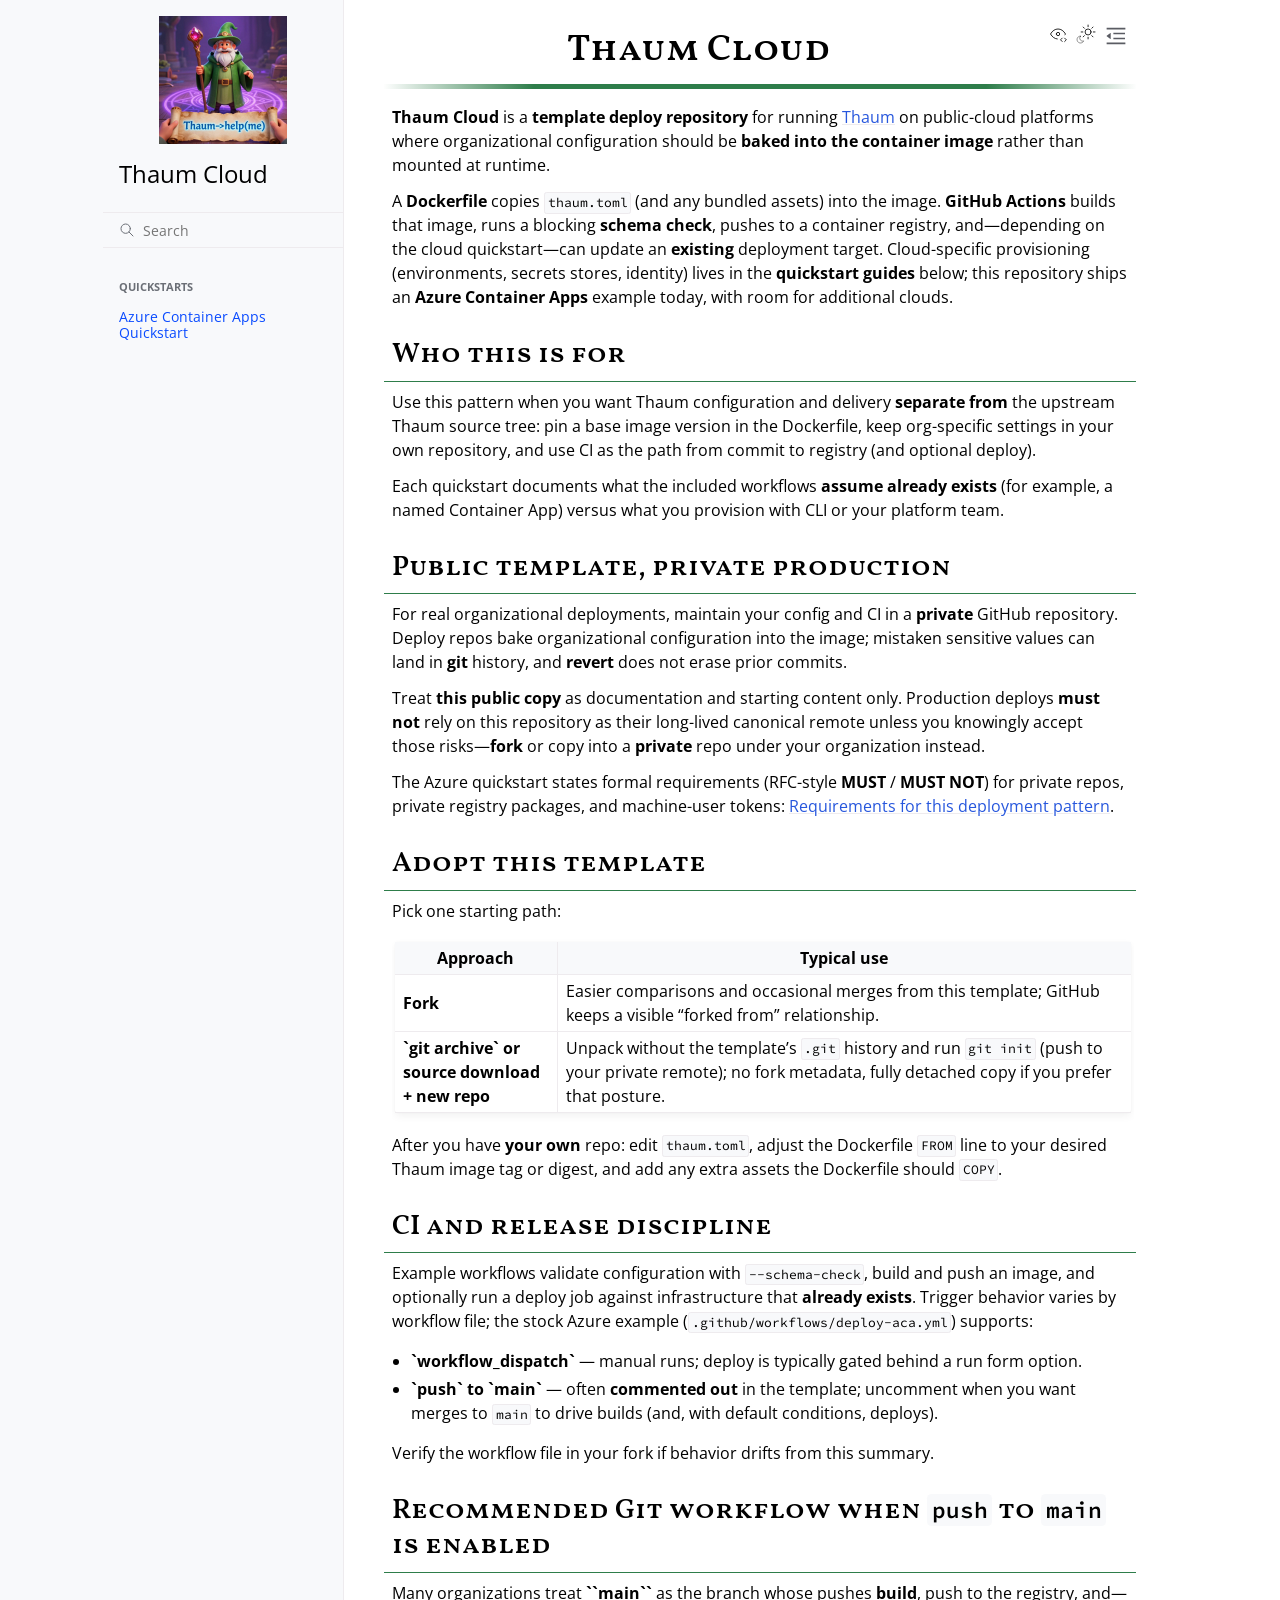
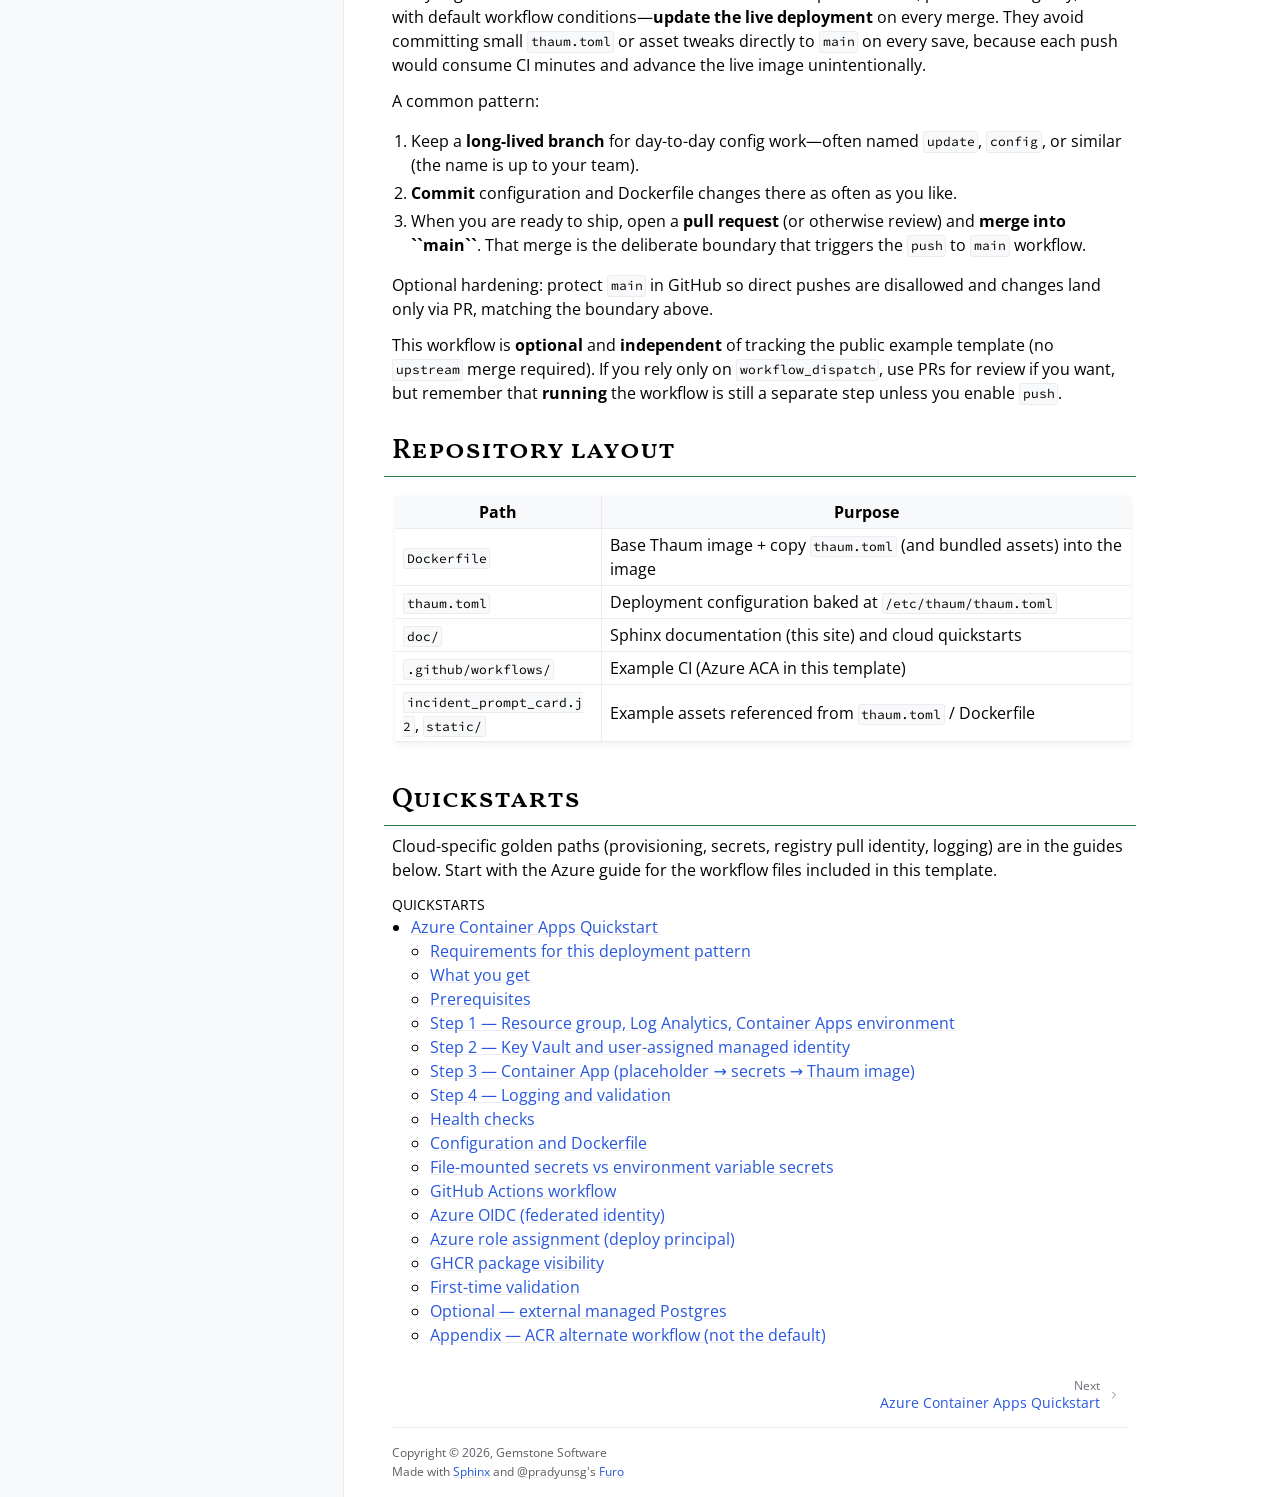
==== index.html @ f710d75b "deploy: d8eaf2d163baf70433aeb85fc1386f8c0fd00a55" ====
<!doctype html>
<html class="no-js" lang="en" data-content_root="./">
  <head><meta charset="utf-8">
    <meta name="viewport" content="width=device-width,initial-scale=1">
    <meta name="color-scheme" content="light dark"><meta name="viewport" content="width=device-width, initial-scale=1" />
<link rel="index" title="Index" href="genindex.html"><link rel="search" title="Search" href="search.html"><link rel="next" title="Azure Container Apps Quickstart" href="quickstart/azure/quickstart_aca.html">
        <link rel="prefetch" href="_static/Thaum_wizard_cgi.jpg" as="image">
        <link rel="prefetch" href="_static/Thaum_wizard_cgi.jpg" as="image">

    <!-- Generated with Sphinx 8.2.3 and Furo 2025.12.19 -->
        <title>Thaum Cloud</title>
      <link rel="stylesheet" type="text/css" href="_static/pygments.css?v=03e43079" />
    <link rel="stylesheet" type="text/css" href="_static/styles/furo.css?v=7bdb33bb" />
    <link rel="stylesheet" type="text/css" href="_static/sphinx-design.min.css?v=95c83b7e" />
    <link rel="stylesheet" type="text/css" href="_static/custom.css?v=be44a381" />
    <link rel="stylesheet" type="text/css" href="_static/styles/furo-extensions.css?v=8dab3a3b" />
    
    


<style>
  body {
    --color-code-background: #eeffcc;
  --color-code-foreground: black;
  --font-stack: "Open Sans", ui-sans-serif, system-ui, sans-serif;
  --font-stack--monospace: "Source Code Pro", ui-monospace, monospace;
  --color-thaum-heading-border: #2e7d4a;
  
  }
  @media not print {
    body[data-theme="dark"] {
      --color-code-background: #202020;
  --color-code-foreground: #d0d0d0;
  --font-stack: "Open Sans", ui-sans-serif, system-ui, sans-serif;
  --font-stack--monospace: "Source Code Pro", ui-monospace, monospace;
  --color-thaum-heading-border: #5cb87a;
  
    }
    @media (prefers-color-scheme: dark) {
      body:not([data-theme="light"]) {
        --color-code-background: #202020;
  --color-code-foreground: #d0d0d0;
  --font-stack: "Open Sans", ui-sans-serif, system-ui, sans-serif;
  --font-stack--monospace: "Source Code Pro", ui-monospace, monospace;
  --color-thaum-heading-border: #5cb87a;
  
      }
    }
  }
</style></head>
  <body>
    
    <script>
      document.body.dataset.theme = localStorage.getItem("theme") || "auto";
    </script>
    

<svg xmlns="http://www.w3.org/2000/svg" style="display: none;">
  <symbol id="svg-toc" viewBox="0 0 24 24">
    <title>Contents</title>
    <svg stroke="currentColor" fill="currentColor" stroke-width="0" viewBox="0 0 1024 1024">
      <path d="M408 442h480c4.4 0 8-3.6 8-8v-56c0-4.4-3.6-8-8-8H408c-4.4 0-8 3.6-8 8v56c0 4.4 3.6 8 8 8zm-8 204c0 4.4 3.6 8 8 8h480c4.4 0 8-3.6 8-8v-56c0-4.4-3.6-8-8-8H408c-4.4 0-8 3.6-8 8v56zm504-486H120c-4.4 0-8 3.6-8 8v56c0 4.4 3.6 8 8 8h784c4.4 0 8-3.6 8-8v-56c0-4.4-3.6-8-8-8zm0 632H120c-4.4 0-8 3.6-8 8v56c0 4.4 3.6 8 8 8h784c4.4 0 8-3.6 8-8v-56c0-4.4-3.6-8-8-8zM115.4 518.9L271.7 642c5.8 4.6 14.4.5 14.4-6.9V388.9c0-7.4-8.5-11.5-14.4-6.9L115.4 505.1a8.74 8.74 0 0 0 0 13.8z"/>
    </svg>
  </symbol>
  <symbol id="svg-menu" viewBox="0 0 24 24">
    <title>Menu</title>
    <svg xmlns="http://www.w3.org/2000/svg" viewBox="0 0 24 24" fill="none" stroke="currentColor"
      stroke-width="2" stroke-linecap="round" stroke-linejoin="round" class="feather-menu">
      <line x1="3" y1="12" x2="21" y2="12"></line>
      <line x1="3" y1="6" x2="21" y2="6"></line>
      <line x1="3" y1="18" x2="21" y2="18"></line>
    </svg>
  </symbol>
  <symbol id="svg-arrow-right" viewBox="0 0 24 24">
    <title>Expand</title>
    <svg xmlns="http://www.w3.org/2000/svg" viewBox="0 0 24 24" fill="none" stroke="currentColor"
      stroke-width="2" stroke-linecap="round" stroke-linejoin="round" class="feather-chevron-right">
      <polyline points="9 18 15 12 9 6"></polyline>
    </svg>
  </symbol>
  <symbol id="svg-sun" viewBox="0 0 24 24">
    <title>Light mode</title>
    <svg xmlns="http://www.w3.org/2000/svg" viewBox="0 0 24 24" fill="none" stroke="currentColor"
      stroke-width="1" stroke-linecap="round" stroke-linejoin="round" class="feather-sun">
      <circle cx="12" cy="12" r="5"></circle>
      <line x1="12" y1="1" x2="12" y2="3"></line>
      <line x1="12" y1="21" x2="12" y2="23"></line>
      <line x1="4.22" y1="4.22" x2="5.64" y2="5.64"></line>
      <line x1="18.36" y1="18.36" x2="19.78" y2="19.78"></line>
      <line x1="1" y1="12" x2="3" y2="12"></line>
      <line x1="21" y1="12" x2="23" y2="12"></line>
      <line x1="4.22" y1="19.78" x2="5.64" y2="18.36"></line>
      <line x1="18.36" y1="5.64" x2="19.78" y2="4.22"></line>
    </svg>
  </symbol>
  <symbol id="svg-moon" viewBox="0 0 24 24">
    <title>Dark mode</title>
    <svg xmlns="http://www.w3.org/2000/svg" viewBox="0 0 24 24" fill="none" stroke="currentColor"
      stroke-width="1" stroke-linecap="round" stroke-linejoin="round" class="icon-tabler-moon">
      <path stroke="none" d="M0 0h24v24H0z" fill="none" />
      <path d="M12 3c.132 0 .263 0 .393 0a7.5 7.5 0 0 0 7.92 12.446a9 9 0 1 1 -8.313 -12.454z" />
    </svg>
  </symbol>
  <symbol id="svg-sun-with-moon" viewBox="0 0 24 24">
    <title>Auto light/dark, in light mode</title>
    <svg xmlns="http://www.w3.org/2000/svg" viewBox="0 0 24 24" fill="none" stroke="currentColor"
      stroke-width="1" stroke-linecap="round" stroke-linejoin="round"
      class="icon-custom-derived-from-feather-sun-and-tabler-moon">
      <path style="opacity: 50%" d="M 5.411 14.504 C 5.471 14.504 5.532 14.504 5.591 14.504 C 3.639 16.319 4.383 19.569 6.931 20.352 C 7.693 20.586 8.512 20.551 9.25 20.252 C 8.023 23.207 4.056 23.725 2.11 21.184 C 0.166 18.642 1.702 14.949 4.874 14.536 C 5.051 14.512 5.231 14.5 5.411 14.5 L 5.411 14.504 Z"/>
      <line x1="14.5" y1="3.25" x2="14.5" y2="1.25"/>
      <line x1="14.5" y1="15.85" x2="14.5" y2="17.85"/>
      <line x1="10.044" y1="5.094" x2="8.63" y2="3.68"/>
      <line x1="19" y1="14.05" x2="20.414" y2="15.464"/>
      <line x1="8.2" y1="9.55" x2="6.2" y2="9.55"/>
      <line x1="20.8" y1="9.55" x2="22.8" y2="9.55"/>
      <line x1="10.044" y1="14.006" x2="8.63" y2="15.42"/>
      <line x1="19" y1="5.05" x2="20.414" y2="3.636"/>
      <circle cx="14.5" cy="9.55" r="3.6"/>
    </svg>
  </symbol>
  <symbol id="svg-moon-with-sun" viewBox="0 0 24 24">
    <title>Auto light/dark, in dark mode</title>
    <svg xmlns="http://www.w3.org/2000/svg" viewBox="0 0 24 24" fill="none" stroke="currentColor"
      stroke-width="1" stroke-linecap="round" stroke-linejoin="round"
      class="icon-custom-derived-from-feather-sun-and-tabler-moon">
      <path d="M 8.282 7.007 C 8.385 7.007 8.494 7.007 8.595 7.007 C 5.18 10.184 6.481 15.869 10.942 17.24 C 12.275 17.648 13.706 17.589 15 17.066 C 12.851 22.236 5.91 23.143 2.505 18.696 C -0.897 14.249 1.791 7.786 7.342 7.063 C 7.652 7.021 7.965 7 8.282 7 L 8.282 7.007 Z"/>
      <line style="opacity: 50%" x1="18" y1="3.705" x2="18" y2="2.5"/>
      <line style="opacity: 50%" x1="18" y1="11.295" x2="18" y2="12.5"/>
      <line style="opacity: 50%" x1="15.316" y1="4.816" x2="14.464" y2="3.964"/>
      <line style="opacity: 50%" x1="20.711" y1="10.212" x2="21.563" y2="11.063"/>
      <line style="opacity: 50%" x1="14.205" y1="7.5" x2="13.001" y2="7.5"/>
      <line style="opacity: 50%" x1="21.795" y1="7.5" x2="23" y2="7.5"/>
      <line style="opacity: 50%" x1="15.316" y1="10.184" x2="14.464" y2="11.036"/>
      <line style="opacity: 50%" x1="20.711" y1="4.789" x2="21.563" y2="3.937"/>
      <circle style="opacity: 50%" cx="18" cy="7.5" r="2.169"/>
    </svg>
  </symbol>
  <symbol id="svg-pencil" viewBox="0 0 24 24">
    <svg xmlns="http://www.w3.org/2000/svg" viewBox="0 0 24 24" fill="none" stroke="currentColor"
      stroke-width="1" stroke-linecap="round" stroke-linejoin="round" class="icon-tabler-pencil-code">
      <path d="M4 20h4l10.5 -10.5a2.828 2.828 0 1 0 -4 -4l-10.5 10.5v4" />
      <path d="M13.5 6.5l4 4" />
      <path d="M20 21l2 -2l-2 -2" />
      <path d="M17 17l-2 2l2 2" />
    </svg>
  </symbol>
  <symbol id="svg-eye" viewBox="0 0 24 24">
    <svg xmlns="http://www.w3.org/2000/svg" viewBox="0 0 24 24" fill="none" stroke="currentColor"
      stroke-width="1" stroke-linecap="round" stroke-linejoin="round" class="icon-tabler-eye-code">
      <path stroke="none" d="M0 0h24v24H0z" fill="none" />
      <path d="M10 12a2 2 0 1 0 4 0a2 2 0 0 0 -4 0" />
      <path
        d="M11.11 17.958c-3.209 -.307 -5.91 -2.293 -8.11 -5.958c2.4 -4 5.4 -6 9 -6c3.6 0 6.6 2 9 6c-.21 .352 -.427 .688 -.647 1.008" />
      <path d="M20 21l2 -2l-2 -2" />
      <path d="M17 17l-2 2l2 2" />
    </svg>
  </symbol>
</svg>

<input type="checkbox" class="sidebar-toggle" name="__navigation" id="__navigation" aria-label="Toggle site navigation sidebar">
<input type="checkbox" class="sidebar-toggle" name="__toc" id="__toc" aria-label="Toggle table of contents sidebar">
<label class="overlay sidebar-overlay" for="__navigation"></label>
<label class="overlay toc-overlay" for="__toc"></label>

<a class="skip-to-content muted-link" href="#furo-main-content">Skip to content</a>



<div class="page">
  <header class="mobile-header">
    <div class="header-left">
      <label class="nav-overlay-icon" for="__navigation">
        <span class="icon"><svg><use href="#svg-menu"></use></svg></span>
      </label>
    </div>
    <div class="header-center">
      <a href="#"><div class="brand">Thaum Cloud</div></a>
    </div>
    <div class="header-right">
      <div class="theme-toggle-container theme-toggle-header">
        <button class="theme-toggle" aria-label="Toggle Light / Dark / Auto color theme">
          <svg class="theme-icon-when-auto-light"><use href="#svg-sun-with-moon"></use></svg>
          <svg class="theme-icon-when-auto-dark"><use href="#svg-moon-with-sun"></use></svg>
          <svg class="theme-icon-when-dark"><use href="#svg-moon"></use></svg>
          <svg class="theme-icon-when-light"><use href="#svg-sun"></use></svg>
        </button>
      </div>
      <label class="toc-overlay-icon toc-header-icon" for="__toc">
        <span class="icon"><svg><use href="#svg-toc"></use></svg></span>
      </label>
    </div>
  </header>
  <aside class="sidebar-drawer">
    <div class="sidebar-container">
      
      <div class="sidebar-sticky"><a class="sidebar-brand" href="#">
  <div class="sidebar-logo-container">
    <img class="sidebar-logo only-light" src="_static/Thaum_wizard_cgi.jpg" alt="Light Logo"/>
    <img class="sidebar-logo only-dark" src="_static/Thaum_wizard_cgi.jpg" alt="Dark Logo"/>
  </div>
  
  <span class="sidebar-brand-text">Thaum Cloud</span>
  
</a><form class="sidebar-search-container" method="get" action="search.html" role="search">
  <input class="sidebar-search" placeholder="Search" name="q" aria-label="Search">
  <input type="hidden" name="check_keywords" value="yes">
  <input type="hidden" name="area" value="default">
</form>
<div id="searchbox"></div><div class="sidebar-scroll"><div class="sidebar-tree">
  <p class="caption" role="heading"><span class="caption-text">Quickstarts</span></p>
<ul>
<li class="toctree-l1"><a class="reference internal" href="quickstart/azure/quickstart_aca.html">Azure Container Apps Quickstart</a></li>
</ul>

</div>
</div>

      </div>
      
    </div>
  </aside>
  <div class="main">
    <div class="content">
      <div class="article-container">
        <a href="#" class="back-to-top muted-link">
          <svg xmlns="http://www.w3.org/2000/svg" viewBox="0 0 24 24">
            <path d="M13 20h-2V8l-5.5 5.5-1.42-1.42L12 4.16l7.92 7.92-1.42 1.42L13 8v12z"></path>
          </svg>
          <span>Back to top</span>
        </a>
        <div class="content-icon-container">
          <div class="view-this-page">
  <a class="muted-link" href="_sources/index.rst.txt" title="View this page">
    <svg><use href="#svg-eye"></use></svg>
    <span class="visually-hidden">View this page</span>
  </a>
</div>
<div class="theme-toggle-container theme-toggle-content">
            <button class="theme-toggle" aria-label="Toggle Light / Dark / Auto color theme">
              <svg class="theme-icon-when-auto-light"><use href="#svg-sun-with-moon"></use></svg>
              <svg class="theme-icon-when-auto-dark"><use href="#svg-moon-with-sun"></use></svg>
              <svg class="theme-icon-when-dark"><use href="#svg-moon"></use></svg>
              <svg class="theme-icon-when-light"><use href="#svg-sun"></use></svg>
            </button>
          </div>
          <label class="toc-overlay-icon toc-content-icon" for="__toc">
            <span class="icon"><svg><use href="#svg-toc"></use></svg></span>
          </label>
        </div>
        <article role="main" id="furo-main-content">
          <section id="thaum-cloud">
<h1>Thaum Cloud<a class="headerlink" href="#thaum-cloud" title="Link to this heading">¶</a></h1>
<p><strong>Thaum Cloud</strong> is a <strong>template deploy repository</strong> for running <a class="reference external" href="https://github.com/gemstone-software-dev/Thaum">Thaum</a> on public-cloud platforms where organizational configuration should be <strong>baked into the container image</strong> rather than mounted at runtime.</p>
<p>A <strong>Dockerfile</strong> copies <code class="docutils literal notranslate"><span class="pre">thaum.toml</span></code> (and any bundled assets) into the image. <strong>GitHub Actions</strong> builds that image, runs a blocking <strong>schema check</strong>, pushes to a container registry, and—depending on the cloud quickstart—can update an <strong>existing</strong> deployment target. Cloud-specific provisioning (environments, secrets stores, identity) lives in the <strong>quickstart guides</strong> below; this repository ships an <strong>Azure Container Apps</strong> example today, with room for additional clouds.</p>
<section id="who-this-is-for">
<h2>Who this is for<a class="headerlink" href="#who-this-is-for" title="Link to this heading">¶</a></h2>
<p>Use this pattern when you want Thaum configuration and delivery <strong>separate from</strong> the upstream Thaum source tree: pin a base image version in the Dockerfile, keep org-specific settings in your own repository, and use CI as the path from commit to registry (and optional deploy).</p>
<p>Each quickstart documents what the included workflows <strong>assume already exists</strong> (for example, a named Container App) versus what you provision with CLI or your platform team.</p>
</section>
<section id="public-template-private-production">
<h2>Public template, private production<a class="headerlink" href="#public-template-private-production" title="Link to this heading">¶</a></h2>
<p>For real organizational deployments, maintain your config and CI in a <strong>private</strong> GitHub repository. Deploy repos bake organizational configuration into the image; mistaken sensitive values can land in <strong>git</strong> history, and <strong>revert</strong> does not erase prior commits.</p>
<p>Treat <strong>this public copy</strong> as documentation and starting content only. Production deploys <strong>must not</strong> rely on this repository as their long-lived canonical remote unless you knowingly accept those risks—<strong>fork</strong> or copy into a <strong>private</strong> repo under your organization instead.</p>
<p>The Azure quickstart states formal requirements (RFC-style <strong>MUST</strong> / <strong>MUST NOT</strong>) for private repos, private registry packages, and machine-user tokens: <a class="reference internal" href="quickstart/azure/quickstart_aca.html#azure-aca-requirements"><span class="std std-ref">Requirements for this deployment pattern</span></a>.</p>
</section>
<section id="adopt-this-template">
<h2>Adopt this template<a class="headerlink" href="#adopt-this-template" title="Link to this heading">¶</a></h2>
<p>Pick one starting path:</p>
<div class="table-wrapper colwidths-given docutils container">
<table class="docutils align-default">
<colgroup>
<col style="width: 22.0%" />
<col style="width: 78.0%" />
</colgroup>
<thead>
<tr class="row-odd"><th class="head"><p>Approach</p></th>
<th class="head"><p>Typical use</p></th>
</tr>
</thead>
<tbody>
<tr class="row-even"><td><p><strong>Fork</strong></p></td>
<td><p>Easier comparisons and occasional merges from this template; GitHub keeps a visible “forked from” relationship.</p></td>
</tr>
<tr class="row-odd"><td><p><strong>`git archive` or source download + new repo</strong></p></td>
<td><p>Unpack without the template’s <code class="docutils literal notranslate"><span class="pre">.git</span></code> history and run <code class="docutils literal notranslate"><span class="pre">git</span> <span class="pre">init</span></code> (push to your private remote); no fork metadata, fully detached copy if you prefer that posture.</p></td>
</tr>
</tbody>
</table>
</div>
<p>After you have <strong>your own</strong> repo: edit <code class="docutils literal notranslate"><span class="pre">thaum.toml</span></code>, adjust the Dockerfile <code class="docutils literal notranslate"><span class="pre">FROM</span></code> line to your desired Thaum image tag or digest, and add any extra assets the Dockerfile should <code class="docutils literal notranslate"><span class="pre">COPY</span></code>.</p>
</section>
<section id="ci-and-release-discipline">
<h2>CI and release discipline<a class="headerlink" href="#ci-and-release-discipline" title="Link to this heading">¶</a></h2>
<p>Example workflows validate configuration with <code class="docutils literal notranslate"><span class="pre">--schema-check</span></code>, build and push an image, and optionally run a deploy job against infrastructure that <strong>already exists</strong>. Trigger behavior varies by workflow file; the stock Azure example (<code class="docutils literal notranslate"><span class="pre">.github/workflows/deploy-aca.yml</span></code>) supports:</p>
<ul class="simple">
<li><p><strong>`workflow_dispatch`</strong> — manual runs; deploy is typically gated behind a run form option.</p></li>
<li><p><strong>`push` to `main`</strong> — often <strong>commented out</strong> in the template; uncomment when you want merges to <code class="docutils literal notranslate"><span class="pre">main</span></code> to drive builds (and, with default conditions, deploys).</p></li>
</ul>
<p>Verify the workflow file in your fork if behavior drifts from this summary.</p>
</section>
<section id="recommended-git-workflow-when-push-to-main-is-enabled">
<h2>Recommended Git workflow when <code class="docutils literal notranslate"><span class="pre">push</span></code> to <code class="docutils literal notranslate"><span class="pre">main</span></code> is enabled<a class="headerlink" href="#recommended-git-workflow-when-push-to-main-is-enabled" title="Link to this heading">¶</a></h2>
<p>Many organizations treat <strong>``main``</strong> as the branch whose pushes <strong>build</strong>, push to the registry, and—with default workflow conditions—<strong>update the live deployment</strong> on every merge. They avoid committing small <code class="docutils literal notranslate"><span class="pre">thaum.toml</span></code> or asset tweaks directly to <code class="docutils literal notranslate"><span class="pre">main</span></code> on every save, because each push would consume CI minutes and advance the live image unintentionally.</p>
<p>A common pattern:</p>
<ol class="arabic simple">
<li><p>Keep a <strong>long-lived branch</strong> for day-to-day config work—often named <code class="docutils literal notranslate"><span class="pre">update</span></code>, <code class="docutils literal notranslate"><span class="pre">config</span></code>, or similar (the name is up to your team).</p></li>
<li><p><strong>Commit</strong> configuration and Dockerfile changes there as often as you like.</p></li>
<li><p>When you are ready to ship, open a <strong>pull request</strong> (or otherwise review) and <strong>merge into ``main``</strong>. That merge is the deliberate boundary that triggers the <code class="docutils literal notranslate"><span class="pre">push</span></code> to <code class="docutils literal notranslate"><span class="pre">main</span></code> workflow.</p></li>
</ol>
<p>Optional hardening: protect <code class="docutils literal notranslate"><span class="pre">main</span></code> in GitHub so direct pushes are disallowed and changes land only via PR, matching the boundary above.</p>
<p>This workflow is <strong>optional</strong> and <strong>independent</strong> of tracking the public example template (no <code class="docutils literal notranslate"><span class="pre">upstream</span></code> merge required). If you rely only on <code class="docutils literal notranslate"><span class="pre">workflow_dispatch</span></code>, use PRs for review if you want, but remember that <strong>running</strong> the workflow is still a separate step unless you enable <code class="docutils literal notranslate"><span class="pre">push</span></code>.</p>
</section>
<section id="repository-layout">
<h2>Repository layout<a class="headerlink" href="#repository-layout" title="Link to this heading">¶</a></h2>
<div class="table-wrapper colwidths-given docutils container">
<table class="docutils align-default">
<colgroup>
<col style="width: 28.0%" />
<col style="width: 72.0%" />
</colgroup>
<thead>
<tr class="row-odd"><th class="head"><p>Path</p></th>
<th class="head"><p>Purpose</p></th>
</tr>
</thead>
<tbody>
<tr class="row-even"><td><p><code class="docutils literal notranslate"><span class="pre">Dockerfile</span></code></p></td>
<td><p>Base Thaum image + copy <code class="docutils literal notranslate"><span class="pre">thaum.toml</span></code> (and bundled assets) into the image</p></td>
</tr>
<tr class="row-odd"><td><p><code class="docutils literal notranslate"><span class="pre">thaum.toml</span></code></p></td>
<td><p>Deployment configuration baked at <code class="docutils literal notranslate"><span class="pre">/etc/thaum/thaum.toml</span></code></p></td>
</tr>
<tr class="row-even"><td><p><code class="docutils literal notranslate"><span class="pre">doc/</span></code></p></td>
<td><p>Sphinx documentation (this site) and cloud quickstarts</p></td>
</tr>
<tr class="row-odd"><td><p><code class="docutils literal notranslate"><span class="pre">.github/workflows/</span></code></p></td>
<td><p>Example CI (Azure ACA in this template)</p></td>
</tr>
<tr class="row-even"><td><p><code class="docutils literal notranslate"><span class="pre">incident_prompt_card.j2</span></code>, <code class="docutils literal notranslate"><span class="pre">static/</span></code></p></td>
<td><p>Example assets referenced from <code class="docutils literal notranslate"><span class="pre">thaum.toml</span></code> / Dockerfile</p></td>
</tr>
</tbody>
</table>
</div>
</section>
<section id="quickstarts">
<h2>Quickstarts<a class="headerlink" href="#quickstarts" title="Link to this heading">¶</a></h2>
<p>Cloud-specific golden paths (provisioning, secrets, registry pull identity, logging) are in the guides below. Start with the Azure guide for the workflow files included in this template.</p>
<div class="toctree-wrapper compound">
<p class="caption" role="heading"><span class="caption-text">Quickstarts</span></p>
<ul>
<li class="toctree-l1"><a class="reference internal" href="quickstart/azure/quickstart_aca.html">Azure Container Apps Quickstart</a><ul>
<li class="toctree-l2"><a class="reference internal" href="quickstart/azure/quickstart_aca.html#requirements-for-this-deployment-pattern">Requirements for this deployment pattern</a></li>
<li class="toctree-l2"><a class="reference internal" href="quickstart/azure/quickstart_aca.html#what-you-get">What you get</a></li>
<li class="toctree-l2"><a class="reference internal" href="quickstart/azure/quickstart_aca.html#prerequisites">Prerequisites</a></li>
<li class="toctree-l2"><a class="reference internal" href="quickstart/azure/quickstart_aca.html#step-1-resource-group-log-analytics-container-apps-environment">Step 1 — Resource group, Log Analytics, Container Apps environment</a></li>
<li class="toctree-l2"><a class="reference internal" href="quickstart/azure/quickstart_aca.html#step-2-key-vault-and-user-assigned-managed-identity">Step 2 — Key Vault and user-assigned managed identity</a></li>
<li class="toctree-l2"><a class="reference internal" href="quickstart/azure/quickstart_aca.html#step-3-container-app-placeholder-secrets-thaum-image">Step 3 — Container App (placeholder → secrets → Thaum image)</a></li>
<li class="toctree-l2"><a class="reference internal" href="quickstart/azure/quickstart_aca.html#step-4-logging-and-validation">Step 4 — Logging and validation</a></li>
<li class="toctree-l2"><a class="reference internal" href="quickstart/azure/quickstart_aca.html#health-checks">Health checks</a></li>
<li class="toctree-l2"><a class="reference internal" href="quickstart/azure/quickstart_aca.html#configuration-and-dockerfile">Configuration and Dockerfile</a></li>
<li class="toctree-l2"><a class="reference internal" href="quickstart/azure/quickstart_aca.html#file-mounted-secrets-vs-environment-variable-secrets">File-mounted secrets vs environment variable secrets</a></li>
<li class="toctree-l2"><a class="reference internal" href="quickstart/azure/quickstart_aca.html#github-actions-workflow">GitHub Actions workflow</a></li>
<li class="toctree-l2"><a class="reference internal" href="quickstart/azure/quickstart_aca.html#azure-oidc-federated-identity">Azure OIDC (federated identity)</a></li>
<li class="toctree-l2"><a class="reference internal" href="quickstart/azure/quickstart_aca.html#azure-role-assignment-deploy-principal">Azure role assignment (deploy principal)</a></li>
<li class="toctree-l2"><a class="reference internal" href="quickstart/azure/quickstart_aca.html#ghcr-package-visibility">GHCR package visibility</a></li>
<li class="toctree-l2"><a class="reference internal" href="quickstart/azure/quickstart_aca.html#first-time-validation">First-time validation</a></li>
<li class="toctree-l2"><a class="reference internal" href="quickstart/azure/quickstart_aca.html#optional-external-managed-postgres">Optional — external managed Postgres</a></li>
<li class="toctree-l2"><a class="reference internal" href="quickstart/azure/quickstart_aca.html#appendix-acr-alternate-workflow-not-the-default">Appendix — ACR alternate workflow (not the default)</a></li>
</ul>
</li>
</ul>
</div>
</section>
</section>

        </article>
      </div>
      <footer>
        
        <div class="related-pages">
          <a class="next-page" href="quickstart/azure/quickstart_aca.html">
              <div class="page-info">
                <div class="context">
                  <span>Next</span>
                </div>
                <div class="title">Azure Container Apps Quickstart</div>
              </div>
              <svg class="furo-related-icon"><use href="#svg-arrow-right"></use></svg>
            </a>
          
        </div>
        <div class="bottom-of-page">
          <div class="left-details">
            <div class="copyright">
                Copyright &#169; 2026, Gemstone Software
            </div>
            Made with <a href="https://www.sphinx-doc.org/">Sphinx</a> and <a class="muted-link" href="https://pradyunsg.me">@pradyunsg</a>'s
            
            <a href="https://github.com/pradyunsg/furo">Furo</a>
            
          </div>
          <div class="right-details">
            
          </div>
        </div>
        
      </footer>
    </div>
    <aside class="toc-drawer">
      
      
      <div class="toc-sticky toc-scroll">
        <div class="toc-title-container">
          <span class="toc-title">
            On this page
          </span>
        </div>
        <div class="toc-tree-container">
          <div class="toc-tree">
            <ul>
<li><a class="reference internal" href="#">Thaum Cloud</a><ul>
<li><a class="reference internal" href="#who-this-is-for">Who this is for</a></li>
<li><a class="reference internal" href="#public-template-private-production">Public template, private production</a></li>
<li><a class="reference internal" href="#adopt-this-template">Adopt this template</a></li>
<li><a class="reference internal" href="#ci-and-release-discipline">CI and release discipline</a></li>
<li><a class="reference internal" href="#recommended-git-workflow-when-push-to-main-is-enabled">Recommended Git workflow when <code class="docutils literal notranslate"><span class="pre">push</span></code> to <code class="docutils literal notranslate"><span class="pre">main</span></code> is enabled</a></li>
<li><a class="reference internal" href="#repository-layout">Repository layout</a></li>
<li><a class="reference internal" href="#quickstarts">Quickstarts</a></li>
</ul>
</li>
</ul>

          </div>
        </div>
      </div>
      
      
    </aside>
  </div>
</div><script src="_static/documentation_options.js?v=01f34227"></script>
    <script src="_static/doctools.js?v=9bcbadda"></script>
    <script src="_static/sphinx_highlight.js?v=dc90522c"></script>
    <script src="_static/scripts/furo.js?v=46bd48cc"></script>
    <script src="_static/design-tabs.js?v=f930bc37"></script>
    </body>
</html>
---- _static/pygments.css ----
.highlight pre { line-height: 125%; }
.highlight td.linenos .normal { color: inherit; background-color: transparent; padding-left: 5px; padding-right: 5px; }
.highlight span.linenos { color: inherit; background-color: transparent; padding-left: 5px; padding-right: 5px; }
.highlight td.linenos .special { color: #000000; background-color: #ffffc0; padding-left: 5px; padding-right: 5px; }
.highlight span.linenos.special { color: #000000; background-color: #ffffc0; padding-left: 5px; padding-right: 5px; }
.highlight .hll { background-color: #ffffcc }
.highlight { background: #eeffcc; }
.highlight .c { color: #408090; font-style: italic } /* Comment */
.highlight .err { border: 1px solid #F00 } /* Error */
.highlight .k { color: #007020; font-weight: bold } /* Keyword */
.highlight .o { color: #666 } /* Operator */
.highlight .ch { color: #408090; font-style: italic } /* Comment.Hashbang */
.highlight .cm { color: #408090; font-style: italic } /* Comment.Multiline */
.highlight .cp { color: #007020 } /* Comment.Preproc */
.highlight .cpf { color: #408090; font-style: italic } /* Comment.PreprocFile */
.highlight .c1 { color: #408090; font-style: italic } /* Comment.Single */
.highlight .cs { color: #408090; background-color: #FFF0F0 } /* Comment.Special */
.highlight .gd { color: #A00000 } /* Generic.Deleted */
.highlight .ge { font-style: italic } /* Generic.Emph */
.highlight .ges { font-weight: bold; font-style: italic } /* Generic.EmphStrong */
.highlight .gr { color: #F00 } /* Generic.Error */
.highlight .gh { color: #000080; font-weight: bold } /* Generic.Heading */
.highlight .gi { color: #00A000 } /* Generic.Inserted */
.highlight .go { color: #333 } /* Generic.Output */
.highlight .gp { color: #C65D09; font-weight: bold } /* Generic.Prompt */
.highlight .gs { font-weight: bold } /* Generic.Strong */
.highlight .gu { color: #800080; font-weight: bold } /* Generic.Subheading */
.highlight .gt { color: #04D } /* Generic.Traceback */
.highlight .kc { color: #007020; font-weight: bold } /* Keyword.Constant */
.highlight .kd { color: #007020; font-weight: bold } /* Keyword.Declaration */
.highlight .kn { color: #007020; font-weight: bold } /* Keyword.Namespace */
.highlight .kp { color: #007020 } /* Keyword.Pseudo */
.highlight .kr { color: #007020; font-weight: bold } /* Keyword.Reserved */
.highlight .kt { color: #902000 } /* Keyword.Type */
.highlight .m { color: #208050 } /* Literal.Number */
.highlight .s { color: #4070A0 } /* Literal.String */
.highlight .na { color: #4070A0 } /* Name.Attribute */
.highlight .nb { color: #007020 } /* Name.Builtin */
.highlight .nc { color: #0E84B5; font-weight: bold } /* Name.Class */
.highlight .no { color: #60ADD5 } /* Name.Constant */
.highlight .nd { color: #555; font-weight: bold } /* Name.Decorator */
.highlight .ni { color: #D55537; font-weight: bold } /* Name.Entity */
.highlight .ne { color: #007020 } /* Name.Exception */
.highlight .nf { color: #06287E } /* Name.Function */
.highlight .nl { color: #002070; font-weight: bold } /* Name.Label */
.highlight .nn { color: #0E84B5; font-weight: bold } /* Name.Namespace */
.highlight .nt { color: #062873; font-weight: bold } /* Name.Tag */
.highlight .nv { color: #BB60D5 } /* Name.Variable */
.highlight .ow { color: #007020; font-weight: bold } /* Operator.Word */
.highlight .w { color: #BBB } /* Text.Whitespace */
.highlight .mb { color: #208050 } /* Literal.Number.Bin */
.highlight .mf { color: #208050 } /* Literal.Number.Float */
.highlight .mh { color: #208050 } /* Literal.Number.Hex */
.highlight .mi { color: #208050 } /* Literal.Number.Integer */
.highlight .mo { color: #208050 } /* Literal.Number.Oct */
.highlight .sa { color: #4070A0 } /* Literal.String.Affix */
.highlight .sb { color: #4070A0 } /* Literal.String.Backtick */
.highlight .sc { color: #4070A0 } /* Literal.String.Char */
.highlight .dl { color: #4070A0 } /* Literal.String.Delimiter */
.highlight .sd { color: #4070A0; font-style: italic } /* Literal.String.Doc */
.highlight .s2 { color: #4070A0 } /* Literal.String.Double */
.highlight .se { color: #4070A0; font-weight: bold } /* Literal.String.Escape */
.highlight .sh { color: #4070A0 } /* Literal.String.Heredoc */
.highlight .si { color: #70A0D0; font-style: italic } /* Literal.String.Interpol */
.highlight .sx { color: #C65D09 } /* Literal.String.Other */
.highlight .sr { color: #235388 } /* Literal.String.Regex */
.highlight .s1 { color: #4070A0 } /* Literal.String.Single */
.highlight .ss { color: #517918 } /* Literal.String.Symbol */
.highlight .bp { color: #007020 } /* Name.Builtin.Pseudo */
.highlight .fm { color: #06287E } /* Name.Function.Magic */
.highlight .vc { color: #BB60D5 } /* Name.Variable.Class */
.highlight .vg { color: #BB60D5 } /* Name.Variable.Global */
.highlight .vi { color: #BB60D5 } /* Name.Variable.Instance */
.highlight .vm { color: #BB60D5 } /* Name.Variable.Magic */
.highlight .il { color: #208050 } /* Literal.Number.Integer.Long */
@media not print {
body[data-theme="dark"] .highlight pre { line-height: 125%; }
body[data-theme="dark"] .highlight td.linenos .normal { color: #aaaaaa; background-color: transparent; padding-left: 5px; padding-right: 5px; }
body[data-theme="dark"] .highlight span.linenos { color: #aaaaaa; background-color: transparent; padding-left: 5px; padding-right: 5px; }
body[data-theme="dark"] .highlight td.linenos .special { color: #000000; background-color: #ffffc0; padding-left: 5px; padding-right: 5px; }
body[data-theme="dark"] .highlight span.linenos.special { color: #000000; background-color: #ffffc0; padding-left: 5px; padding-right: 5px; }
body[data-theme="dark"] .highlight .hll { background-color: #404040 }
body[data-theme="dark"] .highlight { background: #202020; color: #D0D0D0 }
body[data-theme="dark"] .highlight .c { color: #ABABAB; font-style: italic } /* Comment */
body[data-theme="dark"] .highlight .err { color: #A61717; background-color: #E3D2D2 } /* Error */
body[data-theme="dark"] .highlight .esc { color: #D0D0D0 } /* Escape */
body[data-theme="dark"] .highlight .g { color: #D0D0D0 } /* Generic */
body[data-theme="dark"] .highlight .k { color: #6EBF26; font-weight: bold } /* Keyword */
body[data-theme="dark"] .highlight .l { color: #D0D0D0 } /* Literal */
body[data-theme="dark"] .highlight .n { color: #D0D0D0 } /* Name */
body[data-theme="dark"] .highlight .o { color: #D0D0D0 } /* Operator */
body[data-theme="dark"] .highlight .x { color: #D0D0D0 } /* Other */
body[data-theme="dark"] .highlight .p { color: #D0D0D0 } /* Punctuation */
body[data-theme="dark"] .highlight .ch { color: #ABABAB; font-style: italic } /* Comment.Hashbang */
body[data-theme="dark"] .highlight .cm { color: #ABABAB; font-style: italic } /* Comment.Multiline */
body[data-theme="dark"] .highlight .cp { color: #FF3A3A; font-weight: bold } /* Comment.Preproc */
body[data-theme="dark"] .highlight .cpf { color: #ABABAB; font-style: italic } /* Comment.PreprocFile */
body[data-theme="dark"] .highlight .c1 { color: #ABABAB; font-style: italic } /* Comment.Single */
body[data-theme="dark"] .highlight .cs { color: #E50808; font-weight: bold; background-color: #520000 } /* Comment.Special */
body[data-theme="dark"] .highlight .gd { color: #FF3A3A } /* Generic.Deleted */
body[data-theme="dark"] .highlight .ge { color: #D0D0D0; font-style: italic } /* Generic.Emph */
body[data-theme="dark"] .highlight .ges { color: #D0D0D0; font-weight: bold; font-style: italic } /* Generic.EmphStrong */
body[data-theme="dark"] .highlight .gr { color: #FF3A3A } /* Generic.Error */
body[data-theme="dark"] .highlight .gh { color: #FFF; font-weight: bold } /* Generic.Heading */
body[data-theme="dark"] .highlight .gi { color: #589819 } /* Generic.Inserted */
body[data-theme="dark"] .highlight .go { color: #CCC } /* Generic.Output */
body[data-theme="dark"] .highlight .gp { color: #AAA } /* Generic.Prompt */
body[data-theme="dark"] .highlight .gs { color: #D0D0D0; font-weight: bold } /* Generic.Strong */
body[data-theme="dark"] .highlight .gu { color: #FFF; text-decoration: underline } /* Generic.Subheading */
body[data-theme="dark"] .highlight .gt { color: #FF3A3A } /* Generic.Traceback */
body[data-theme="dark"] .highlight .kc { color: #6EBF26; font-weight: bold } /* Keyword.Constant */
body[data-theme="dark"] .highlight .kd { color: #6EBF26; font-weight: bold } /* Keyword.Declaration */
body[data-theme="dark"] .highlight .kn { color: #6EBF26; font-weight: bold } /* Keyword.Namespace */
body[data-theme="dark"] .highlight .kp { color: #6EBF26 } /* Keyword.Pseudo */
body[data-theme="dark"] .highlight .kr { color: #6EBF26; font-weight: bold } /* Keyword.Reserved */
body[data-theme="dark"] .highlight .kt { color: #6EBF26; font-weight: bold } /* Keyword.Type */
body[data-theme="dark"] .highlight .ld { color: #D0D0D0 } /* Literal.Date */
body[data-theme="dark"] .highlight .m { color: #51B2FD } /* Literal.Number */
body[data-theme="dark"] .highlight .s { color: #ED9D13 } /* Literal.String */
body[data-theme="dark"] .highlight .na { color: #BBB } /* Name.Attribute */
body[data-theme="dark"] .highlight .nb { color: #2FBCCD } /* Name.Builtin */
body[data-theme="dark"] .highlight .nc { color: #71ADFF; text-decoration: underline } /* Name.Class */
body[data-theme="dark"] .highlight .no { color: #40FFFF } /* Name.Constant */
body[data-theme="dark"] .highlight .nd { color: #FFA500 } /* Name.Decorator */
body[data-theme="dark"] .highlight .ni { color: #D0D0D0 } /* Name.Entity */
body[data-theme="dark"] .highlight .ne { color: #BBB } /* Name.Exception */
body[data-theme="dark"] .highlight .nf { color: #71ADFF } /* Name.Function */
body[data-theme="dark"] .highlight .nl { color: #D0D0D0 } /* Name.Label */
body[data-theme="dark"] .highlight .nn { color: #71ADFF; text-decoration: underline } /* Name.Namespace */
body[data-theme="dark"] .highlight .nx { color: #D0D0D0 } /* Name.Other */
body[data-theme="dark"] .highlight .py { color: #D0D0D0 } /* Name.Property */
body[data-theme="dark"] .highlight .nt { color: #6EBF26; font-weight: bold } /* Name.Tag */
body[data-theme="dark"] .highlight .nv { color: #40FFFF } /* Name.Variable */
body[data-theme="dark"] .highlight .ow { color: #6EBF26; font-weight: bold } /* Operator.Word */
body[data-theme="dark"] .highlight .pm { color: #D0D0D0 } /* Punctuation.Marker */
body[data-theme="dark"] .highlight .w { color: #666 } /* Text.Whitespace */
body[data-theme="dark"] .highlight .mb { color: #51B2FD } /* Literal.Number.Bin */
body[data-theme="dark"] .highlight .mf { color: #51B2FD } /* Literal.Number.Float */
body[data-theme="dark"] .highlight .mh { color: #51B2FD } /* Literal.Number.Hex */
body[data-theme="dark"] .highlight .mi { color: #51B2FD } /* Literal.Number.Integer */
body[data-theme="dark"] .highlight .mo { color: #51B2FD } /* Literal.Number.Oct */
body[data-theme="dark"] .highlight .sa { color: #ED9D13 } /* Literal.String.Affix */
body[data-theme="dark"] .highlight .sb { color: #ED9D13 } /* Literal.String.Backtick */
body[data-theme="dark"] .highlight .sc { color: #ED9D13 } /* Literal.String.Char */
body[data-theme="dark"] .highlight .dl { color: #ED9D13 } /* Literal.String.Delimiter */
body[data-theme="dark"] .highlight .sd { color: #ED9D13 } /* Literal.String.Doc */
body[data-theme="dark"] .highlight .s2 { color: #ED9D13 } /* Literal.String.Double */
body[data-theme="dark"] .highlight .se { color: #ED9D13 } /* Literal.String.Escape */
body[data-theme="dark"] .highlight .sh { color: #ED9D13 } /* Literal.String.Heredoc */
body[data-theme="dark"] .highlight .si { color: #ED9D13 } /* Literal.String.Interpol */
body[data-theme="dark"] .highlight .sx { color: #FFA500 } /* Literal.String.Other */
body[data-theme="dark"] .highlight .sr { color: #ED9D13 } /* Literal.String.Regex */
body[data-theme="dark"] .highlight .s1 { color: #ED9D13 } /* Literal.String.Single */
body[data-theme="dark"] .highlight .ss { color: #ED9D13 } /* Literal.String.Symbol */
body[data-theme="dark"] .highlight .bp { color: #2FBCCD } /* Name.Builtin.Pseudo */
body[data-theme="dark"] .highlight .fm { color: #71ADFF } /* Name.Function.Magic */
body[data-theme="dark"] .highlight .vc { color: #40FFFF } /* Name.Variable.Class */
body[data-theme="dark"] .highlight .vg { color: #40FFFF } /* Name.Variable.Global */
body[data-theme="dark"] .highlight .vi { color: #40FFFF } /* Name.Variable.Instance */
body[data-theme="dark"] .highlight .vm { color: #40FFFF } /* Name.Variable.Magic */
body[data-theme="dark"] .highlight .il { color: #51B2FD } /* Literal.Number.Integer.Long */
@media (prefers-color-scheme: dark) {
body:not([data-theme="light"]) .highlight pre { line-height: 125%; }
body:not([data-theme="light"]) .highlight td.linenos .normal { color: #aaaaaa; background-color: transparent; padding-left: 5px; padding-right: 5px; }
body:not([data-theme="light"]) .highlight span.linenos { color: #aaaaaa; background-color: transparent; padding-left: 5px; padding-right: 5px; }
body:not([data-theme="light"]) .highlight td.linenos .special { color: #000000; background-color: #ffffc0; padding-left: 5px; padding-right: 5px; }
body:not([data-theme="light"]) .highlight span.linenos.special { color: #000000; background-color: #ffffc0; padding-left: 5px; padding-right: 5px; }
body:not([data-theme="light"]) .highlight .hll { background-color: #404040 }
body:not([data-theme="light"]) .highlight { background: #202020; color: #D0D0D0 }
body:not([data-theme="light"]) .highlight .c { color: #ABABAB; font-style: italic } /* Comment */
body:not([data-theme="light"]) .highlight .err { color: #A61717; background-color: #E3D2D2 } /* Error */
body:not([data-theme="light"]) .highlight .esc { color: #D0D0D0 } /* Escape */
body:not([data-theme="light"]) .highlight .g { color: #D0D0D0 } /* Generic */
body:not([data-theme="light"]) .highlight .k { color: #6EBF26; font-weight: bold } /* Keyword */
body:not([data-theme="light"]) .highlight .l { color: #D0D0D0 } /* Literal */
body:not([data-theme="light"]) .highlight .n { color: #D0D0D0 } /* Name */
body:not([data-theme="light"]) .highlight .o { color: #D0D0D0 } /* Operator */
body:not([data-theme="light"]) .highlight .x { color: #D0D0D0 } /* Other */
body:not([data-theme="light"]) .highlight .p { color: #D0D0D0 } /* Punctuation */
body:not([data-theme="light"]) .highlight .ch { color: #ABABAB; font-style: italic } /* Comment.Hashbang */
body:not([data-theme="light"]) .highlight .cm { color: #ABABAB; font-style: italic } /* Comment.Multiline */
body:not([data-theme="light"]) .highlight .cp { color: #FF3A3A; font-weight: bold } /* Comment.Preproc */
body:not([data-theme="light"]) .highlight .cpf { color: #ABABAB; font-style: italic } /* Comment.PreprocFile */
body:not([data-theme="light"]) .highlight .c1 { color: #ABABAB; font-style: italic } /* Comment.Single */
body:not([data-theme="light"]) .highlight .cs { color: #E50808; font-weight: bold; background-color: #520000 } /* Comment.Special */
body:not([data-theme="light"]) .highlight .gd { color: #FF3A3A } /* Generic.Deleted */
body:not([data-theme="light"]) .highlight .ge { color: #D0D0D0; font-style: italic } /* Generic.Emph */
body:not([data-theme="light"]) .highlight .ges { color: #D0D0D0; font-weight: bold; font-style: italic } /* Generic.EmphStrong */
body:not([data-theme="light"]) .highlight .gr { color: #FF3A3A } /* Generic.Error */
body:not([data-theme="light"]) .highlight .gh { color: #FFF; font-weight: bold } /* Generic.Heading */
body:not([data-theme="light"]) .highlight .gi { color: #589819 } /* Generic.Inserted */
body:not([data-theme="light"]) .highlight .go { color: #CCC } /* Generic.Output */
body:not([data-theme="light"]) .highlight .gp { color: #AAA } /* Generic.Prompt */
body:not([data-theme="light"]) .highlight .gs { color: #D0D0D0; font-weight: bold } /* Generic.Strong */
body:not([data-theme="light"]) .highlight .gu { color: #FFF; text-decoration: underline } /* Generic.Subheading */
body:not([data-theme="light"]) .highlight .gt { color: #FF3A3A } /* Generic.Traceback */
body:not([data-theme="light"]) .highlight .kc { color: #6EBF26; font-weight: bold } /* Keyword.Constant */
body:not([data-theme="light"]) .highlight .kd { color: #6EBF26; font-weight: bold } /* Keyword.Declaration */
body:not([data-theme="light"]) .highlight .kn { color: #6EBF26; font-weight: bold } /* Keyword.Namespace */
body:not([data-theme="light"]) .highlight .kp { color: #6EBF26 } /* Keyword.Pseudo */
body:not([data-theme="light"]) .highlight .kr { color: #6EBF26; font-weight: bold } /* Keyword.Reserved */
body:not([data-theme="light"]) .highlight .kt { color: #6EBF26; font-weight: bold } /* Keyword.Type */
body:not([data-theme="light"]) .highlight .ld { color: #D0D0D0 } /* Literal.Date */
body:not([data-theme="light"]) .highlight .m { color: #51B2FD } /* Literal.Number */
body:not([data-theme="light"]) .highlight .s { color: #ED9D13 } /* Literal.String */
body:not([data-theme="light"]) .highlight .na { color: #BBB } /* Name.Attribute */
body:not([data-theme="light"]) .highlight .nb { color: #2FBCCD } /* Name.Builtin */
body:not([data-theme="light"]) .highlight .nc { color: #71ADFF; text-decoration: underline } /* Name.Class */
body:not([data-theme="light"]) .highlight .no { color: #40FFFF } /* Name.Constant */
body:not([data-theme="light"]) .highlight .nd { color: #FFA500 } /* Name.Decorator */
body:not([data-theme="light"]) .highlight .ni { color: #D0D0D0 } /* Name.Entity */
body:not([data-theme="light"]) .highlight .ne { color: #BBB } /* Name.Exception */
body:not([data-theme="light"]) .highlight .nf { color: #71ADFF } /* Name.Function */
body:not([data-theme="light"]) .highlight .nl { color: #D0D0D0 } /* Name.Label */
body:not([data-theme="light"]) .highlight .nn { color: #71ADFF; text-decoration: underline } /* Name.Namespace */
body:not([data-theme="light"]) .highlight .nx { color: #D0D0D0 } /* Name.Other */
body:not([data-theme="light"]) .highlight .py { color: #D0D0D0 } /* Name.Property */
body:not([data-theme="light"]) .highlight .nt { color: #6EBF26; font-weight: bold } /* Name.Tag */
body:not([data-theme="light"]) .highlight .nv { color: #40FFFF } /* Name.Variable */
body:not([data-theme="light"]) .highlight .ow { color: #6EBF26; font-weight: bold } /* Operator.Word */
body:not([data-theme="light"]) .highlight .pm { color: #D0D0D0 } /* Punctuation.Marker */
body:not([data-theme="light"]) .highlight .w { color: #666 } /* Text.Whitespace */
body:not([data-theme="light"]) .highlight .mb { color: #51B2FD } /* Literal.Number.Bin */
body:not([data-theme="light"]) .highlight .mf { color: #51B2FD } /* Literal.Number.Float */
body:not([data-theme="light"]) .highlight .mh { color: #51B2FD } /* Literal.Number.Hex */
body:not([data-theme="light"]) .highlight .mi { color: #51B2FD } /* Literal.Number.Integer */
body:not([data-theme="light"]) .highlight .mo { color: #51B2FD } /* Literal.Number.Oct */
body:not([data-theme="light"]) .highlight .sa { color: #ED9D13 } /* Literal.String.Affix */
body:not([data-theme="light"]) .highlight .sb { color: #ED9D13 } /* Literal.String.Backtick */
body:not([data-theme="light"]) .highlight .sc { color: #ED9D13 } /* Literal.String.Char */
body:not([data-theme="light"]) .highlight .dl { color: #ED9D13 } /* Literal.String.Delimiter */
body:not([data-theme="light"]) .highlight .sd { color: #ED9D13 } /* Literal.String.Doc */
body:not([data-theme="light"]) .highlight .s2 { color: #ED9D13 } /* Literal.String.Double */
body:not([data-theme="light"]) .highlight .se { color: #ED9D13 } /* Literal.String.Escape */
body:not([data-theme="light"]) .highlight .sh { color: #ED9D13 } /* Literal.String.Heredoc */
body:not([data-theme="light"]) .highlight .si { color: #ED9D13 } /* Literal.String.Interpol */
body:not([data-theme="light"]) .highlight .sx { color: #FFA500 } /* Literal.String.Other */
body:not([data-theme="light"]) .highlight .sr { color: #ED9D13 } /* Literal.String.Regex */
body:not([data-theme="light"]) .highlight .s1 { color: #ED9D13 } /* Literal.String.Single */
body:not([data-theme="light"]) .highlight .ss { color: #ED9D13 } /* Literal.String.Symbol */
body:not([data-theme="light"]) .highlight .bp { color: #2FBCCD } /* Name.Builtin.Pseudo */
body:not([data-theme="light"]) .highlight .fm { color: #71ADFF } /* Name.Function.Magic */
body:not([data-theme="light"]) .highlight .vc { color: #40FFFF } /* Name.Variable.Class */
body:not([data-theme="light"]) .highlight .vg { color: #40FFFF } /* Name.Variable.Global */
body:not([data-theme="light"]) .highlight .vi { color: #40FFFF } /* Name.Variable.Instance */
body:not([data-theme="light"]) .highlight .vm { color: #40FFFF } /* Name.Variable.Magic */
body:not([data-theme="light"]) .highlight .il { color: #51B2FD } /* Literal.Number.Integer.Long */
}
}
---- _static/sphinx-design.min.css ----
.sd-bg-primary{background-color:var(--sd-color-primary) !important}.sd-bg-text-primary{color:var(--sd-color-primary-text) !important}button.sd-bg-primary:focus,button.sd-bg-primary:hover{background-color:var(--sd-color-primary-highlight) !important}a.sd-bg-primary:focus,a.sd-bg-primary:hover{background-color:var(--sd-color-primary-highlight) !important}.sd-bg-secondary{background-color:var(--sd-color-secondary) !important}.sd-bg-text-secondary{color:var(--sd-color-secondary-text) !important}button.sd-bg-secondary:focus,button.sd-bg-secondary:hover{background-color:var(--sd-color-secondary-highlight) !important}a.sd-bg-secondary:focus,a.sd-bg-secondary:hover{background-color:var(--sd-color-secondary-highlight) !important}.sd-bg-success{background-color:var(--sd-color-success) !important}.sd-bg-text-success{color:var(--sd-color-success-text) !important}button.sd-bg-success:focus,button.sd-bg-success:hover{background-color:var(--sd-color-success-highlight) !important}a.sd-bg-success:focus,a.sd-bg-success:hover{background-color:var(--sd-color-success-highlight) !important}.sd-bg-info{background-color:var(--sd-color-info) !important}.sd-bg-text-info{color:var(--sd-color-info-text) !important}button.sd-bg-info:focus,button.sd-bg-info:hover{background-color:var(--sd-color-info-highlight) !important}a.sd-bg-info:focus,a.sd-bg-info:hover{background-color:var(--sd-color-info-highlight) !important}.sd-bg-warning{background-color:var(--sd-color-warning) !important}.sd-bg-text-warning{color:var(--sd-color-warning-text) !important}button.sd-bg-warning:focus,button.sd-bg-warning:hover{background-color:var(--sd-color-warning-highlight) !important}a.sd-bg-warning:focus,a.sd-bg-warning:hover{background-color:var(--sd-color-warning-highlight) !important}.sd-bg-danger{background-color:var(--sd-color-danger) !important}.sd-bg-text-danger{color:var(--sd-color-danger-text) !important}button.sd-bg-danger:focus,button.sd-bg-danger:hover{background-color:var(--sd-color-danger-highlight) !important}a.sd-bg-danger:focus,a.sd-bg-danger:hover{background-color:var(--sd-color-danger-highlight) !important}.sd-bg-light{background-color:var(--sd-color-light) !important}.sd-bg-text-light{color:var(--sd-color-light-text) !important}button.sd-bg-light:focus,button.sd-bg-light:hover{background-color:var(--sd-color-light-highlight) !important}a.sd-bg-light:focus,a.sd-bg-light:hover{background-color:var(--sd-color-light-highlight) !important}.sd-bg-muted{background-color:var(--sd-color-muted) !important}.sd-bg-text-muted{color:var(--sd-color-muted-text) !important}button.sd-bg-muted:focus,button.sd-bg-muted:hover{background-color:var(--sd-color-muted-highlight) !important}a.sd-bg-muted:focus,a.sd-bg-muted:hover{background-color:var(--sd-color-muted-highlight) !important}.sd-bg-dark{background-color:var(--sd-color-dark) !important}.sd-bg-text-dark{color:var(--sd-color-dark-text) !important}button.sd-bg-dark:focus,button.sd-bg-dark:hover{background-color:var(--sd-color-dark-highlight) !important}a.sd-bg-dark:focus,a.sd-bg-dark:hover{background-color:var(--sd-color-dark-highlight) !important}.sd-bg-black{background-color:var(--sd-color-black) !important}.sd-bg-text-black{color:var(--sd-color-black-text) !important}button.sd-bg-black:focus,button.sd-bg-black:hover{background-color:var(--sd-color-black-highlight) !important}a.sd-bg-black:focus,a.sd-bg-black:hover{background-color:var(--sd-color-black-highlight) !important}.sd-bg-white{background-color:var(--sd-color-white) !important}.sd-bg-text-white{color:var(--sd-color-white-text) !important}button.sd-bg-white:focus,button.sd-bg-white:hover{background-color:var(--sd-color-white-highlight) !important}a.sd-bg-white:focus,a.sd-bg-white:hover{background-color:var(--sd-color-white-highlight) !important}.sd-text-primary,.sd-text-primary>p{color:var(--sd-color-primary) !important}a.sd-text-primary:focus,a.sd-text-primary:hover{color:var(--sd-color-primary-highlight) !important}.sd-text-secondary,.sd-text-secondary>p{color:var(--sd-color-secondary) !important}a.sd-text-secondary:focus,a.sd-text-secondary:hover{color:var(--sd-color-secondary-highlight) !important}.sd-text-success,.sd-text-success>p{color:var(--sd-color-success) !important}a.sd-text-success:focus,a.sd-text-success:hover{color:var(--sd-color-success-highlight) !important}.sd-text-info,.sd-text-info>p{color:var(--sd-color-info) !important}a.sd-text-info:focus,a.sd-text-info:hover{color:var(--sd-color-info-highlight) !important}.sd-text-warning,.sd-text-warning>p{color:var(--sd-color-warning) !important}a.sd-text-warning:focus,a.sd-text-warning:hover{color:var(--sd-color-warning-highlight) !important}.sd-text-danger,.sd-text-danger>p{color:var(--sd-color-danger) !important}a.sd-text-danger:focus,a.sd-text-danger:hover{color:var(--sd-color-danger-highlight) !important}.sd-text-light,.sd-text-light>p{color:var(--sd-color-light) !important}a.sd-text-light:focus,a.sd-text-light:hover{color:var(--sd-color-light-highlight) !important}.sd-text-muted,.sd-text-muted>p{color:var(--sd-color-muted) !important}a.sd-text-muted:focus,a.sd-text-muted:hover{color:var(--sd-color-muted-highlight) !important}.sd-text-dark,.sd-text-dark>p{color:var(--sd-color-dark) !important}a.sd-text-dark:focus,a.sd-text-dark:hover{color:var(--sd-color-dark-highlight) !important}.sd-text-black,.sd-text-black>p{color:var(--sd-color-black) !important}a.sd-text-black:focus,a.sd-text-black:hover{color:var(--sd-color-black-highlight) !important}.sd-text-white,.sd-text-white>p{color:var(--sd-color-white) !important}a.sd-text-white:focus,a.sd-text-white:hover{color:var(--sd-color-white-highlight) !important}.sd-outline-primary{border-color:var(--sd-color-primary) !important;border-style:solid !important;border-width:1px !important}a.sd-outline-primary:focus,a.sd-outline-primary:hover{border-color:var(--sd-color-primary-highlight) !important}.sd-outline-secondary{border-color:var(--sd-color-secondary) !important;border-style:solid !important;border-width:1px !important}a.sd-outline-secondary:focus,a.sd-outline-secondary:hover{border-color:var(--sd-color-secondary-highlight) !important}.sd-outline-success{border-color:var(--sd-color-success) !important;border-style:solid !important;border-width:1px !important}a.sd-outline-success:focus,a.sd-outline-success:hover{border-color:var(--sd-color-success-highlight) !important}.sd-outline-info{border-color:var(--sd-color-info) !important;border-style:solid !important;border-width:1px !important}a.sd-outline-info:focus,a.sd-outline-info:hover{border-color:var(--sd-color-info-highlight) !important}.sd-outline-warning{border-color:var(--sd-color-warning) !important;border-style:solid !important;border-width:1px !important}a.sd-outline-warning:focus,a.sd-outline-warning:hover{border-color:var(--sd-color-warning-highlight) !important}.sd-outline-danger{border-color:var(--sd-color-danger) !important;border-style:solid !important;border-width:1px !important}a.sd-outline-danger:focus,a.sd-outline-danger:hover{border-color:var(--sd-color-danger-highlight) !important}.sd-outline-light{border-color:var(--sd-color-light) !important;border-style:solid !important;border-width:1px !important}a.sd-outline-light:focus,a.sd-outline-light:hover{border-color:var(--sd-color-light-highlight) !important}.sd-outline-muted{border-color:var(--sd-color-muted) !important;border-style:solid !important;border-width:1px !important}a.sd-outline-muted:focus,a.sd-outline-muted:hover{border-color:var(--sd-color-muted-highlight) !important}.sd-outline-dark{border-color:var(--sd-color-dark) !important;border-style:solid !important;border-width:1px !important}a.sd-outline-dark:focus,a.sd-outline-dark:hover{border-color:var(--sd-color-dark-highlight) !important}.sd-outline-black{border-color:var(--sd-color-black) !important;border-style:solid !important;border-width:1px !important}a.sd-outline-black:focus,a.sd-outline-black:hover{border-color:var(--sd-color-black-highlight) !important}.sd-outline-white{border-color:var(--sd-color-white) !important;border-style:solid !important;border-width:1px !important}a.sd-outline-white:focus,a.sd-outline-white:hover{border-color:var(--sd-color-white-highlight) !important}.sd-bg-transparent{background-color:transparent !important}.sd-outline-transparent{border-color:transparent !important}.sd-text-transparent{color:transparent !important}.sd-p-0{padding:0 !important}.sd-pt-0,.sd-py-0{padding-top:0 !important}.sd-pr-0,.sd-px-0{padding-right:0 !important}.sd-pb-0,.sd-py-0{padding-bottom:0 !important}.sd-pl-0,.sd-px-0{padding-left:0 !important}.sd-p-1{padding:.25rem !important}.sd-pt-1,.sd-py-1{padding-top:.25rem !important}.sd-pr-1,.sd-px-1{padding-right:.25rem !important}.sd-pb-1,.sd-py-1{padding-bottom:.25rem !important}.sd-pl-1,.sd-px-1{padding-left:.25rem !important}.sd-p-2{padding:.5rem !important}.sd-pt-2,.sd-py-2{padding-top:.5rem !important}.sd-pr-2,.sd-px-2{padding-right:.5rem !important}.sd-pb-2,.sd-py-2{padding-bottom:.5rem !important}.sd-pl-2,.sd-px-2{padding-left:.5rem !important}.sd-p-3{padding:1rem !important}.sd-pt-3,.sd-py-3{padding-top:1rem !important}.sd-pr-3,.sd-px-3{padding-right:1rem !important}.sd-pb-3,.sd-py-3{padding-bottom:1rem !important}.sd-pl-3,.sd-px-3{padding-left:1rem !important}.sd-p-4{padding:1.5rem !important}.sd-pt-4,.sd-py-4{padding-top:1.5rem !important}.sd-pr-4,.sd-px-4{padding-right:1.5rem !important}.sd-pb-4,.sd-py-4{padding-bottom:1.5rem !important}.sd-pl-4,.sd-px-4{padding-left:1.5rem !important}.sd-p-5{padding:3rem !important}.sd-pt-5,.sd-py-5{padding-top:3rem !important}.sd-pr-5,.sd-px-5{padding-right:3rem !important}.sd-pb-5,.sd-py-5{padding-bottom:3rem !important}.sd-pl-5,.sd-px-5{padding-left:3rem !important}.sd-m-auto{margin:auto !important}.sd-mt-auto,.sd-my-auto{margin-top:auto !important}.sd-mr-auto,.sd-mx-auto{margin-right:auto !important}.sd-mb-auto,.sd-my-auto{margin-bottom:auto !important}.sd-ml-auto,.sd-mx-auto{margin-left:auto !important}.sd-m-0{margin:0 !important}.sd-mt-0,.sd-my-0{margin-top:0 !important}.sd-mr-0,.sd-mx-0{margin-right:0 !important}.sd-mb-0,.sd-my-0{margin-bottom:0 !important}.sd-ml-0,.sd-mx-0{margin-left:0 !important}.sd-m-1{margin:.25rem !important}.sd-mt-1,.sd-my-1{margin-top:.25rem !important}.sd-mr-1,.sd-mx-1{margin-right:.25rem !important}.sd-mb-1,.sd-my-1{margin-bottom:.25rem !important}.sd-ml-1,.sd-mx-1{margin-left:.25rem !important}.sd-m-2{margin:.5rem !important}.sd-mt-2,.sd-my-2{margin-top:.5rem !important}.sd-mr-2,.sd-mx-2{margin-right:.5rem !important}.sd-mb-2,.sd-my-2{margin-bottom:.5rem !important}.sd-ml-2,.sd-mx-2{margin-left:.5rem !important}.sd-m-3{margin:1rem !important}.sd-mt-3,.sd-my-3{margin-top:1rem !important}.sd-mr-3,.sd-mx-3{margin-right:1rem !important}.sd-mb-3,.sd-my-3{margin-bottom:1rem !important}.sd-ml-3,.sd-mx-3{margin-left:1rem !important}.sd-m-4{margin:1.5rem !important}.sd-mt-4,.sd-my-4{margin-top:1.5rem !important}.sd-mr-4,.sd-mx-4{margin-right:1.5rem !important}.sd-mb-4,.sd-my-4{margin-bottom:1.5rem !important}.sd-ml-4,.sd-mx-4{margin-left:1.5rem !important}.sd-m-5{margin:3rem !important}.sd-mt-5,.sd-my-5{margin-top:3rem !important}.sd-mr-5,.sd-mx-5{margin-right:3rem !important}.sd-mb-5,.sd-my-5{margin-bottom:3rem !important}.sd-ml-5,.sd-mx-5{margin-left:3rem !important}.sd-w-25{width:25% !important}.sd-w-50{width:50% !important}.sd-w-75{width:75% !important}.sd-w-100{width:100% !important}.sd-w-auto{width:auto !important}.sd-h-25{height:25% !important}.sd-h-50{height:50% !important}.sd-h-75{height:75% !important}.sd-h-100{height:100% !important}.sd-h-auto{height:auto !important}.sd-d-none{display:none !important}.sd-d-inline{display:inline !important}.sd-d-inline-block{display:inline-block !important}.sd-d-block{display:block !important}.sd-d-grid{display:grid !important}.sd-d-flex-row{display:-ms-flexbox !important;display:flex !important;flex-direction:row !important}.sd-d-flex-column{display:-ms-flexbox !important;display:flex !important;flex-direction:column !important}.sd-d-inline-flex{display:-ms-inline-flexbox !important;display:inline-flex !important}@media(min-width: 576px){.sd-d-sm-none{display:none !important}.sd-d-sm-inline{display:inline !important}.sd-d-sm-inline-block{display:inline-block !important}.sd-d-sm-block{display:block !important}.sd-d-sm-grid{display:grid !important}.sd-d-sm-flex{display:-ms-flexbox !important;display:flex !important}.sd-d-sm-inline-flex{display:-ms-inline-flexbox !important;display:inline-flex !important}}@media(min-width: 768px){.sd-d-md-none{display:none !important}.sd-d-md-inline{display:inline !important}.sd-d-md-inline-block{display:inline-block !important}.sd-d-md-block{display:block !important}.sd-d-md-grid{display:grid !important}.sd-d-md-flex{display:-ms-flexbox !important;display:flex !important}.sd-d-md-inline-flex{display:-ms-inline-flexbox !important;display:inline-flex !important}}@media(min-width: 992px){.sd-d-lg-none{display:none !important}.sd-d-lg-inline{display:inline !important}.sd-d-lg-inline-block{display:inline-block !important}.sd-d-lg-block{display:block !important}.sd-d-lg-grid{display:grid !important}.sd-d-lg-flex{display:-ms-flexbox !important;display:flex !important}.sd-d-lg-inline-flex{display:-ms-inline-flexbox !important;display:inline-flex !important}}@media(min-width: 1200px){.sd-d-xl-none{display:none !important}.sd-d-xl-inline{display:inline !important}.sd-d-xl-inline-block{display:inline-block !important}.sd-d-xl-block{display:block !important}.sd-d-xl-grid{display:grid !important}.sd-d-xl-flex{display:-ms-flexbox !important;display:flex !important}.sd-d-xl-inline-flex{display:-ms-inline-flexbox !important;display:inline-flex !important}}.sd-align-major-start{justify-content:flex-start !important}.sd-align-major-end{justify-content:flex-end !important}.sd-align-major-center{justify-content:center !important}.sd-align-major-justify{justify-content:space-between !important}.sd-align-major-spaced{justify-content:space-evenly !important}.sd-align-minor-start{align-items:flex-start !important}.sd-align-minor-end{align-items:flex-end !important}.sd-align-minor-center{align-items:center !important}.sd-align-minor-stretch{align-items:stretch !important}.sd-text-justify{text-align:justify !important}.sd-text-left{text-align:left !important}.sd-text-right{text-align:right !important}.sd-text-center{text-align:center !important}.sd-font-weight-light{font-weight:300 !important}.sd-font-weight-lighter{font-weight:lighter !important}.sd-font-weight-normal{font-weight:400 !important}.sd-font-weight-bold{font-weight:700 !important}.sd-font-weight-bolder{font-weight:bolder !important}.sd-font-italic{font-style:italic !important}.sd-text-decoration-none{text-decoration:none !important}.sd-text-lowercase{text-transform:lowercase !important}.sd-text-uppercase{text-transform:uppercase !important}.sd-text-capitalize{text-transform:capitalize !important}.sd-text-wrap{white-space:normal !important}.sd-text-nowrap{white-space:nowrap !important}.sd-text-truncate{overflow:hidden;text-overflow:ellipsis;white-space:nowrap}.sd-fs-1,.sd-fs-1>p{font-size:calc(1.375rem + 1.5vw) !important;line-height:unset !important}.sd-fs-2,.sd-fs-2>p{font-size:calc(1.325rem + 0.9vw) !important;line-height:unset !important}.sd-fs-3,.sd-fs-3>p{font-size:calc(1.3rem + 0.6vw) !important;line-height:unset !important}.sd-fs-4,.sd-fs-4>p{font-size:calc(1.275rem + 0.3vw) !important;line-height:unset !important}.sd-fs-5,.sd-fs-5>p{font-size:1.25rem !important;line-height:unset !important}.sd-fs-6,.sd-fs-6>p{font-size:1rem !important;line-height:unset !important}.sd-border-0{border:0 solid !important}.sd-border-top-0{border-top:0 solid !important}.sd-border-bottom-0{border-bottom:0 solid !important}.sd-border-right-0{border-right:0 solid !important}.sd-border-left-0{border-left:0 solid !important}.sd-border-1{border:1px solid !important}.sd-border-top-1{border-top:1px solid !important}.sd-border-bottom-1{border-bottom:1px solid !important}.sd-border-right-1{border-right:1px solid !important}.sd-border-left-1{border-left:1px solid !important}.sd-border-2{border:2px solid !important}.sd-border-top-2{border-top:2px solid !important}.sd-border-bottom-2{border-bottom:2px solid !important}.sd-border-right-2{border-right:2px solid !important}.sd-border-left-2{border-left:2px solid !important}.sd-border-3{border:3px solid !important}.sd-border-top-3{border-top:3px solid !important}.sd-border-bottom-3{border-bottom:3px solid !important}.sd-border-right-3{border-right:3px solid !important}.sd-border-left-3{border-left:3px solid !important}.sd-border-4{border:4px solid !important}.sd-border-top-4{border-top:4px solid !important}.sd-border-bottom-4{border-bottom:4px solid !important}.sd-border-right-4{border-right:4px solid !important}.sd-border-left-4{border-left:4px solid !important}.sd-border-5{border:5px solid !important}.sd-border-top-5{border-top:5px solid !important}.sd-border-bottom-5{border-bottom:5px solid !important}.sd-border-right-5{border-right:5px solid !important}.sd-border-left-5{border-left:5px solid !important}.sd-rounded-0{border-radius:0 !important}.sd-rounded-1{border-radius:.2rem !important}.sd-rounded-2{border-radius:.3rem !important}.sd-rounded-3{border-radius:.5rem !important}.sd-rounded-pill{border-radius:50rem !important}.sd-rounded-circle{border-radius:50% !important}.shadow-none{box-shadow:none !important}.sd-shadow-sm{box-shadow:0 .125rem .25rem var(--sd-color-shadow) !important}.sd-shadow-md{box-shadow:0 .5rem 1rem var(--sd-color-shadow) !important}.sd-shadow-lg{box-shadow:0 1rem 3rem var(--sd-color-shadow) !important}@keyframes sd-slide-from-left{0%{transform:translateX(-100%)}100%{transform:translateX(0)}}@keyframes sd-slide-from-right{0%{transform:translateX(200%)}100%{transform:translateX(0)}}@keyframes sd-grow100{0%{transform:scale(0);opacity:.5}100%{transform:scale(1);opacity:1}}@keyframes sd-grow50{0%{transform:scale(0.5);opacity:.5}100%{transform:scale(1);opacity:1}}@keyframes sd-grow50-rot20{0%{transform:scale(0.5) rotateZ(-20deg);opacity:.5}75%{transform:scale(1) rotateZ(5deg);opacity:1}95%{transform:scale(1) rotateZ(-1deg);opacity:1}100%{transform:scale(1) rotateZ(0);opacity:1}}.sd-animate-slide-from-left{animation:1s ease-out 0s 1 normal none running sd-slide-from-left}.sd-animate-slide-from-right{animation:1s ease-out 0s 1 normal none running sd-slide-from-right}.sd-animate-grow100{animation:1s ease-out 0s 1 normal none running sd-grow100}.sd-animate-grow50{animation:1s ease-out 0s 1 normal none running sd-grow50}.sd-animate-grow50-rot20{animation:1s ease-out 0s 1 normal none running sd-grow50-rot20}.sd-badge{display:inline-block;padding:.35em .65em;font-size:.75em;font-weight:700;line-height:1;text-align:center;white-space:nowrap;vertical-align:baseline;border-radius:.25rem}.sd-badge:empty{display:none}a.sd-badge{text-decoration:none}.sd-btn .sd-badge{position:relative;top:-1px}.sd-btn{background-color:transparent;border:1px solid transparent;border-radius:.25rem;cursor:pointer;display:inline-block;font-weight:400;font-size:1rem;line-height:1.5;padding:.375rem .75rem;text-align:center;text-decoration:none;transition:color .15s ease-in-out,background-color .15s ease-in-out,border-color .15s ease-in-out,box-shadow .15s ease-in-out;vertical-align:middle;user-select:none;-moz-user-select:none;-ms-user-select:none;-webkit-user-select:none}.sd-btn:hover{text-decoration:none}@media(prefers-reduced-motion: reduce){.sd-btn{transition:none}}.sd-btn-primary,.sd-btn-outline-primary:hover,.sd-btn-outline-primary:focus{color:var(--sd-color-primary-text) !important;background-color:var(--sd-color-primary) !important;border-color:var(--sd-color-primary) !important;border-width:1px !important;border-style:solid !important}.sd-btn-primary:hover,.sd-btn-primary:focus{color:var(--sd-color-primary-text) !important;background-color:var(--sd-color-primary-highlight) !important;border-color:var(--sd-color-primary-highlight) !important;border-width:1px !important;border-style:solid !important}.sd-btn-outline-primary{color:var(--sd-color-primary) !important;border-color:var(--sd-color-primary) !important;border-width:1px !important;border-style:solid !important}.sd-btn-secondary,.sd-btn-outline-secondary:hover,.sd-btn-outline-secondary:focus{color:var(--sd-color-secondary-text) !important;background-color:var(--sd-color-secondary) !important;border-color:var(--sd-color-secondary) !important;border-width:1px !important;border-style:solid !important}.sd-btn-secondary:hover,.sd-btn-secondary:focus{color:var(--sd-color-secondary-text) !important;background-color:var(--sd-color-secondary-highlight) !important;border-color:var(--sd-color-secondary-highlight) !important;border-width:1px !important;border-style:solid !important}.sd-btn-outline-secondary{color:var(--sd-color-secondary) !important;border-color:var(--sd-color-secondary) !important;border-width:1px !important;border-style:solid !important}.sd-btn-success,.sd-btn-outline-success:hover,.sd-btn-outline-success:focus{color:var(--sd-color-success-text) !important;background-color:var(--sd-color-success) !important;border-color:var(--sd-color-success) !important;border-width:1px !important;border-style:solid !important}.sd-btn-success:hover,.sd-btn-success:focus{color:var(--sd-color-success-text) !important;background-color:var(--sd-color-success-highlight) !important;border-color:var(--sd-color-success-highlight) !important;border-width:1px !important;border-style:solid !important}.sd-btn-outline-success{color:var(--sd-color-success) !important;border-color:var(--sd-color-success) !important;border-width:1px !important;border-style:solid !important}.sd-btn-info,.sd-btn-outline-info:hover,.sd-btn-outline-info:focus{color:var(--sd-color-info-text) !important;background-color:var(--sd-color-info) !important;border-color:var(--sd-color-info) !important;border-width:1px !important;border-style:solid !important}.sd-btn-info:hover,.sd-btn-info:focus{color:var(--sd-color-info-text) !important;background-color:var(--sd-color-info-highlight) !important;border-color:var(--sd-color-info-highlight) !important;border-width:1px !important;border-style:solid !important}.sd-btn-outline-info{color:var(--sd-color-info) !important;border-color:var(--sd-color-info) !important;border-width:1px !important;border-style:solid !important}.sd-btn-warning,.sd-btn-outline-warning:hover,.sd-btn-outline-warning:focus{color:var(--sd-color-warning-text) !important;background-color:var(--sd-color-warning) !important;border-color:var(--sd-color-warning) !important;border-width:1px !important;border-style:solid !important}.sd-btn-warning:hover,.sd-btn-warning:focus{color:var(--sd-color-warning-text) !important;background-color:var(--sd-color-warning-highlight) !important;border-color:var(--sd-color-warning-highlight) !important;border-width:1px !important;border-style:solid !important}.sd-btn-outline-warning{color:var(--sd-color-warning) !important;border-color:var(--sd-color-warning) !important;border-width:1px !important;border-style:solid !important}.sd-btn-danger,.sd-btn-outline-danger:hover,.sd-btn-outline-danger:focus{color:var(--sd-color-danger-text) !important;background-color:var(--sd-color-danger) !important;border-color:var(--sd-color-danger) !important;border-width:1px !important;border-style:solid !important}.sd-btn-danger:hover,.sd-btn-danger:focus{color:var(--sd-color-danger-text) !important;background-color:var(--sd-color-danger-highlight) !important;border-color:var(--sd-color-danger-highlight) !important;border-width:1px !important;border-style:solid !important}.sd-btn-outline-danger{color:var(--sd-color-danger) !important;border-color:var(--sd-color-danger) !important;border-width:1px !important;border-style:solid !important}.sd-btn-light,.sd-btn-outline-light:hover,.sd-btn-outline-light:focus{color:var(--sd-color-light-text) !important;background-color:var(--sd-color-light) !important;border-color:var(--sd-color-light) !important;border-width:1px !important;border-style:solid !important}.sd-btn-light:hover,.sd-btn-light:focus{color:var(--sd-color-light-text) !important;background-color:var(--sd-color-light-highlight) !important;border-color:var(--sd-color-light-highlight) !important;border-width:1px !important;border-style:solid !important}.sd-btn-outline-light{color:var(--sd-color-light) !important;border-color:var(--sd-color-light) !important;border-width:1px !important;border-style:solid !important}.sd-btn-muted,.sd-btn-outline-muted:hover,.sd-btn-outline-muted:focus{color:var(--sd-color-muted-text) !important;background-color:var(--sd-color-muted) !important;border-color:var(--sd-color-muted) !important;border-width:1px !important;border-style:solid !important}.sd-btn-muted:hover,.sd-btn-muted:focus{color:var(--sd-color-muted-text) !important;background-color:var(--sd-color-muted-highlight) !important;border-color:var(--sd-color-muted-highlight) !important;border-width:1px !important;border-style:solid !important}.sd-btn-outline-muted{color:var(--sd-color-muted) !important;border-color:var(--sd-color-muted) !important;border-width:1px !important;border-style:solid !important}.sd-btn-dark,.sd-btn-outline-dark:hover,.sd-btn-outline-dark:focus{color:var(--sd-color-dark-text) !important;background-color:var(--sd-color-dark) !important;border-color:var(--sd-color-dark) !important;border-width:1px !important;border-style:solid !important}.sd-btn-dark:hover,.sd-btn-dark:focus{color:var(--sd-color-dark-text) !important;background-color:var(--sd-color-dark-highlight) !important;border-color:var(--sd-color-dark-highlight) !important;border-width:1px !important;border-style:solid !important}.sd-btn-outline-dark{color:var(--sd-color-dark) !important;border-color:var(--sd-color-dark) !important;border-width:1px !important;border-style:solid !important}.sd-btn-black,.sd-btn-outline-black:hover,.sd-btn-outline-black:focus{color:var(--sd-color-black-text) !important;background-color:var(--sd-color-black) !important;border-color:var(--sd-color-black) !important;border-width:1px !important;border-style:solid !important}.sd-btn-black:hover,.sd-btn-black:focus{color:var(--sd-color-black-text) !important;background-color:var(--sd-color-black-highlight) !important;border-color:var(--sd-color-black-highlight) !important;border-width:1px !important;border-style:solid !important}.sd-btn-outline-black{color:var(--sd-color-black) !important;border-color:var(--sd-color-black) !important;border-width:1px !important;border-style:solid !important}.sd-btn-white,.sd-btn-outline-white:hover,.sd-btn-outline-white:focus{color:var(--sd-color-white-text) !important;background-color:var(--sd-color-white) !important;border-color:var(--sd-color-white) !important;border-width:1px !important;border-style:solid !important}.sd-btn-white:hover,.sd-btn-white:focus{color:var(--sd-color-white-text) !important;background-color:var(--sd-color-white-highlight) !important;border-color:var(--sd-color-white-highlight) !important;border-width:1px !important;border-style:solid !important}.sd-btn-outline-white{color:var(--sd-color-white) !important;border-color:var(--sd-color-white) !important;border-width:1px !important;border-style:solid !important}.sd-stretched-link::after{position:absolute;top:0;right:0;bottom:0;left:0;z-index:1;content:""}.sd-hide-link-text{font-size:0}.sd-octicon,.sd-material-icon{display:inline-block;fill:currentColor;vertical-align:middle}.sd-avatar-xs{border-radius:50%;object-fit:cover;object-position:center;width:1rem;height:1rem}.sd-avatar-sm{border-radius:50%;object-fit:cover;object-position:center;width:3rem;height:3rem}.sd-avatar-md{border-radius:50%;object-fit:cover;object-position:center;width:5rem;height:5rem}.sd-avatar-lg{border-radius:50%;object-fit:cover;object-position:center;width:7rem;height:7rem}.sd-avatar-xl{border-radius:50%;object-fit:cover;object-position:center;width:10rem;height:10rem}.sd-avatar-inherit{border-radius:50%;object-fit:cover;object-position:center;width:inherit;height:inherit}.sd-avatar-initial{border-radius:50%;object-fit:cover;object-position:center;width:initial;height:initial}.sd-card{background-clip:border-box;background-color:var(--sd-color-card-background);border:1px solid var(--sd-color-card-border);border-radius:.25rem;color:var(--sd-color-card-text);display:-ms-flexbox;display:flex;-ms-flex-direction:column;flex-direction:column;min-width:0;position:relative;word-wrap:break-word}.sd-card>hr{margin-left:0;margin-right:0}.sd-card-hover:hover{border-color:var(--sd-color-card-border-hover);transform:scale(1.01)}.sd-card-body{-ms-flex:1 1 auto;flex:1 1 auto;padding:1rem 1rem}.sd-card-title{margin-bottom:.5rem}.sd-card-subtitle{margin-top:-0.25rem;margin-bottom:0}.sd-card-text:last-child{margin-bottom:0}.sd-card-link:hover{text-decoration:none}.sd-card-link+.card-link{margin-left:1rem}.sd-card-header{padding:.5rem 1rem;margin-bottom:0;background-color:var(--sd-color-card-header);border-bottom:1px solid var(--sd-color-card-border)}.sd-card-header:first-child{border-radius:calc(0.25rem - 1px) calc(0.25rem - 1px) 0 0}.sd-card-footer{padding:.5rem 1rem;background-color:var(--sd-color-card-footer);border-top:1px solid var(--sd-color-card-border)}.sd-card-footer:last-child{border-radius:0 0 calc(0.25rem - 1px) calc(0.25rem - 1px)}.sd-card-header-tabs{margin-right:-0.5rem;margin-bottom:-0.5rem;margin-left:-0.5rem;border-bottom:0}.sd-card-header-pills{margin-right:-0.5rem;margin-left:-0.5rem}.sd-card-img-overlay{position:absolute;top:0;right:0;bottom:0;left:0;padding:1rem;border-radius:calc(0.25rem - 1px)}.sd-card-img,.sd-card-img-bottom,.sd-card-img-top{width:100%}.sd-card-img,.sd-card-img-top{border-top-left-radius:calc(0.25rem - 1px);border-top-right-radius:calc(0.25rem - 1px)}.sd-card-img,.sd-card-img-bottom{border-bottom-left-radius:calc(0.25rem - 1px);border-bottom-right-radius:calc(0.25rem - 1px)}.sd-cards-carousel{width:100%;display:flex;flex-wrap:nowrap;-ms-flex-direction:row;flex-direction:row;overflow-x:hidden;scroll-snap-type:x mandatory}.sd-cards-carousel.sd-show-scrollbar{overflow-x:auto}.sd-cards-carousel:hover,.sd-cards-carousel:focus{overflow-x:auto}.sd-cards-carousel>.sd-card{flex-shrink:0;scroll-snap-align:start}.sd-cards-carousel>.sd-card:not(:last-child){margin-right:3px}.sd-card-cols-1>.sd-card{width:90%}.sd-card-cols-2>.sd-card{width:45%}.sd-card-cols-3>.sd-card{width:30%}.sd-card-cols-4>.sd-card{width:22.5%}.sd-card-cols-5>.sd-card{width:18%}.sd-card-cols-6>.sd-card{width:15%}.sd-card-cols-7>.sd-card{width:12.8571428571%}.sd-card-cols-8>.sd-card{width:11.25%}.sd-card-cols-9>.sd-card{width:10%}.sd-card-cols-10>.sd-card{width:9%}.sd-card-cols-11>.sd-card{width:8.1818181818%}.sd-card-cols-12>.sd-card{width:7.5%}.sd-container,.sd-container-fluid,.sd-container-lg,.sd-container-md,.sd-container-sm,.sd-container-xl{margin-left:auto;margin-right:auto;padding-left:var(--sd-gutter-x, 0.75rem);padding-right:var(--sd-gutter-x, 0.75rem);width:100%}@media(min-width: 576px){.sd-container-sm,.sd-container{max-width:540px}}@media(min-width: 768px){.sd-container-md,.sd-container-sm,.sd-container{max-width:720px}}@media(min-width: 992px){.sd-container-lg,.sd-container-md,.sd-container-sm,.sd-container{max-width:960px}}@media(min-width: 1200px){.sd-container-xl,.sd-container-lg,.sd-container-md,.sd-container-sm,.sd-container{max-width:1140px}}.sd-row{--sd-gutter-x: 1.5rem;--sd-gutter-y: 0;display:-ms-flexbox;display:flex;-ms-flex-wrap:wrap;flex-wrap:wrap;margin-top:calc(var(--sd-gutter-y) * -1);margin-right:calc(var(--sd-gutter-x) * -0.5);margin-left:calc(var(--sd-gutter-x) * -0.5)}.sd-row>*{box-sizing:border-box;flex-shrink:0;width:100%;max-width:100%;padding-right:calc(var(--sd-gutter-x) * 0.5);padding-left:calc(var(--sd-gutter-x) * 0.5);margin-top:var(--sd-gutter-y)}.sd-col{flex:1 0 0%;-ms-flex:1 0 0%}.sd-row-cols-auto>*{flex:0 0 auto;width:auto}.sd-row-cols-1>*{flex:0 0 auto;-ms-flex:0 0 auto;width:100%}.sd-row-cols-2>*{flex:0 0 auto;-ms-flex:0 0 auto;width:50%}.sd-row-cols-3>*{flex:0 0 auto;-ms-flex:0 0 auto;width:33.3333333333%}.sd-row-cols-4>*{flex:0 0 auto;-ms-flex:0 0 auto;width:25%}.sd-row-cols-5>*{flex:0 0 auto;-ms-flex:0 0 auto;width:20%}.sd-row-cols-6>*{flex:0 0 auto;-ms-flex:0 0 auto;width:16.6666666667%}.sd-row-cols-7>*{flex:0 0 auto;-ms-flex:0 0 auto;width:14.2857142857%}.sd-row-cols-8>*{flex:0 0 auto;-ms-flex:0 0 auto;width:12.5%}.sd-row-cols-9>*{flex:0 0 auto;-ms-flex:0 0 auto;width:11.1111111111%}.sd-row-cols-10>*{flex:0 0 auto;-ms-flex:0 0 auto;width:10%}.sd-row-cols-11>*{flex:0 0 auto;-ms-flex:0 0 auto;width:9.0909090909%}.sd-row-cols-12>*{flex:0 0 auto;-ms-flex:0 0 auto;width:8.3333333333%}@media(min-width: 576px){.sd-col-sm{flex:1 0 0%;-ms-flex:1 0 0%}.sd-row-cols-sm-auto{flex:1 0 auto;-ms-flex:1 0 auto;width:100%}.sd-row-cols-sm-1>*{flex:0 0 auto;-ms-flex:0 0 auto;width:100%}.sd-row-cols-sm-2>*{flex:0 0 auto;-ms-flex:0 0 auto;width:50%}.sd-row-cols-sm-3>*{flex:0 0 auto;-ms-flex:0 0 auto;width:33.3333333333%}.sd-row-cols-sm-4>*{flex:0 0 auto;-ms-flex:0 0 auto;width:25%}.sd-row-cols-sm-5>*{flex:0 0 auto;-ms-flex:0 0 auto;width:20%}.sd-row-cols-sm-6>*{flex:0 0 auto;-ms-flex:0 0 auto;width:16.6666666667%}.sd-row-cols-sm-7>*{flex:0 0 auto;-ms-flex:0 0 auto;width:14.2857142857%}.sd-row-cols-sm-8>*{flex:0 0 auto;-ms-flex:0 0 auto;width:12.5%}.sd-row-cols-sm-9>*{flex:0 0 auto;-ms-flex:0 0 auto;width:11.1111111111%}.sd-row-cols-sm-10>*{flex:0 0 auto;-ms-flex:0 0 auto;width:10%}.sd-row-cols-sm-11>*{flex:0 0 auto;-ms-flex:0 0 auto;width:9.0909090909%}.sd-row-cols-sm-12>*{flex:0 0 auto;-ms-flex:0 0 auto;width:8.3333333333%}}@media(min-width: 768px){.sd-col-md{flex:1 0 0%;-ms-flex:1 0 0%}.sd-row-cols-md-auto{flex:1 0 auto;-ms-flex:1 0 auto;width:100%}.sd-row-cols-md-1>*{flex:0 0 auto;-ms-flex:0 0 auto;width:100%}.sd-row-cols-md-2>*{flex:0 0 auto;-ms-flex:0 0 auto;width:50%}.sd-row-cols-md-3>*{flex:0 0 auto;-ms-flex:0 0 auto;width:33.3333333333%}.sd-row-cols-md-4>*{flex:0 0 auto;-ms-flex:0 0 auto;width:25%}.sd-row-cols-md-5>*{flex:0 0 auto;-ms-flex:0 0 auto;width:20%}.sd-row-cols-md-6>*{flex:0 0 auto;-ms-flex:0 0 auto;width:16.6666666667%}.sd-row-cols-md-7>*{flex:0 0 auto;-ms-flex:0 0 auto;width:14.2857142857%}.sd-row-cols-md-8>*{flex:0 0 auto;-ms-flex:0 0 auto;width:12.5%}.sd-row-cols-md-9>*{flex:0 0 auto;-ms-flex:0 0 auto;width:11.1111111111%}.sd-row-cols-md-10>*{flex:0 0 auto;-ms-flex:0 0 auto;width:10%}.sd-row-cols-md-11>*{flex:0 0 auto;-ms-flex:0 0 auto;width:9.0909090909%}.sd-row-cols-md-12>*{flex:0 0 auto;-ms-flex:0 0 auto;width:8.3333333333%}}@media(min-width: 992px){.sd-col-lg{flex:1 0 0%;-ms-flex:1 0 0%}.sd-row-cols-lg-auto{flex:1 0 auto;-ms-flex:1 0 auto;width:100%}.sd-row-cols-lg-1>*{flex:0 0 auto;-ms-flex:0 0 auto;width:100%}.sd-row-cols-lg-2>*{flex:0 0 auto;-ms-flex:0 0 auto;width:50%}.sd-row-cols-lg-3>*{flex:0 0 auto;-ms-flex:0 0 auto;width:33.3333333333%}.sd-row-cols-lg-4>*{flex:0 0 auto;-ms-flex:0 0 auto;width:25%}.sd-row-cols-lg-5>*{flex:0 0 auto;-ms-flex:0 0 auto;width:20%}.sd-row-cols-lg-6>*{flex:0 0 auto;-ms-flex:0 0 auto;width:16.6666666667%}.sd-row-cols-lg-7>*{flex:0 0 auto;-ms-flex:0 0 auto;width:14.2857142857%}.sd-row-cols-lg-8>*{flex:0 0 auto;-ms-flex:0 0 auto;width:12.5%}.sd-row-cols-lg-9>*{flex:0 0 auto;-ms-flex:0 0 auto;width:11.1111111111%}.sd-row-cols-lg-10>*{flex:0 0 auto;-ms-flex:0 0 auto;width:10%}.sd-row-cols-lg-11>*{flex:0 0 auto;-ms-flex:0 0 auto;width:9.0909090909%}.sd-row-cols-lg-12>*{flex:0 0 auto;-ms-flex:0 0 auto;width:8.3333333333%}}@media(min-width: 1200px){.sd-col-xl{flex:1 0 0%;-ms-flex:1 0 0%}.sd-row-cols-xl-auto{flex:1 0 auto;-ms-flex:1 0 auto;width:100%}.sd-row-cols-xl-1>*{flex:0 0 auto;-ms-flex:0 0 auto;width:100%}.sd-row-cols-xl-2>*{flex:0 0 auto;-ms-flex:0 0 auto;width:50%}.sd-row-cols-xl-3>*{flex:0 0 auto;-ms-flex:0 0 auto;width:33.3333333333%}.sd-row-cols-xl-4>*{flex:0 0 auto;-ms-flex:0 0 auto;width:25%}.sd-row-cols-xl-5>*{flex:0 0 auto;-ms-flex:0 0 auto;width:20%}.sd-row-cols-xl-6>*{flex:0 0 auto;-ms-flex:0 0 auto;width:16.6666666667%}.sd-row-cols-xl-7>*{flex:0 0 auto;-ms-flex:0 0 auto;width:14.2857142857%}.sd-row-cols-xl-8>*{flex:0 0 auto;-ms-flex:0 0 auto;width:12.5%}.sd-row-cols-xl-9>*{flex:0 0 auto;-ms-flex:0 0 auto;width:11.1111111111%}.sd-row-cols-xl-10>*{flex:0 0 auto;-ms-flex:0 0 auto;width:10%}.sd-row-cols-xl-11>*{flex:0 0 auto;-ms-flex:0 0 auto;width:9.0909090909%}.sd-row-cols-xl-12>*{flex:0 0 auto;-ms-flex:0 0 auto;width:8.3333333333%}}.sd-col-auto{flex:0 0 auto;-ms-flex:0 0 auto;width:auto}.sd-col-1{flex:0 0 auto;-ms-flex:0 0 auto;width:8.3333333333%}.sd-col-2{flex:0 0 auto;-ms-flex:0 0 auto;width:16.6666666667%}.sd-col-3{flex:0 0 auto;-ms-flex:0 0 auto;width:25%}.sd-col-4{flex:0 0 auto;-ms-flex:0 0 auto;width:33.3333333333%}.sd-col-5{flex:0 0 auto;-ms-flex:0 0 auto;width:41.6666666667%}.sd-col-6{flex:0 0 auto;-ms-flex:0 0 auto;width:50%}.sd-col-7{flex:0 0 auto;-ms-flex:0 0 auto;width:58.3333333333%}.sd-col-8{flex:0 0 auto;-ms-flex:0 0 auto;width:66.6666666667%}.sd-col-9{flex:0 0 auto;-ms-flex:0 0 auto;width:75%}.sd-col-10{flex:0 0 auto;-ms-flex:0 0 auto;width:83.3333333333%}.sd-col-11{flex:0 0 auto;-ms-flex:0 0 auto;width:91.6666666667%}.sd-col-12{flex:0 0 auto;-ms-flex:0 0 auto;width:100%}.sd-g-0,.sd-gy-0{--sd-gutter-y: 0}.sd-g-0,.sd-gx-0{--sd-gutter-x: 0}.sd-g-1,.sd-gy-1{--sd-gutter-y: 0.25rem}.sd-g-1,.sd-gx-1{--sd-gutter-x: 0.25rem}.sd-g-2,.sd-gy-2{--sd-gutter-y: 0.5rem}.sd-g-2,.sd-gx-2{--sd-gutter-x: 0.5rem}.sd-g-3,.sd-gy-3{--sd-gutter-y: 1rem}.sd-g-3,.sd-gx-3{--sd-gutter-x: 1rem}.sd-g-4,.sd-gy-4{--sd-gutter-y: 1.5rem}.sd-g-4,.sd-gx-4{--sd-gutter-x: 1.5rem}.sd-g-5,.sd-gy-5{--sd-gutter-y: 3rem}.sd-g-5,.sd-gx-5{--sd-gutter-x: 3rem}@media(min-width: 576px){.sd-col-sm-auto{-ms-flex:0 0 auto;flex:0 0 auto;width:auto}.sd-col-sm-1{-ms-flex:0 0 auto;flex:0 0 auto;width:8.3333333333%}.sd-col-sm-2{-ms-flex:0 0 auto;flex:0 0 auto;width:16.6666666667%}.sd-col-sm-3{-ms-flex:0 0 auto;flex:0 0 auto;width:25%}.sd-col-sm-4{-ms-flex:0 0 auto;flex:0 0 auto;width:33.3333333333%}.sd-col-sm-5{-ms-flex:0 0 auto;flex:0 0 auto;width:41.6666666667%}.sd-col-sm-6{-ms-flex:0 0 auto;flex:0 0 auto;width:50%}.sd-col-sm-7{-ms-flex:0 0 auto;flex:0 0 auto;width:58.3333333333%}.sd-col-sm-8{-ms-flex:0 0 auto;flex:0 0 auto;width:66.6666666667%}.sd-col-sm-9{-ms-flex:0 0 auto;flex:0 0 auto;width:75%}.sd-col-sm-10{-ms-flex:0 0 auto;flex:0 0 auto;width:83.3333333333%}.sd-col-sm-11{-ms-flex:0 0 auto;flex:0 0 auto;width:91.6666666667%}.sd-col-sm-12{-ms-flex:0 0 auto;flex:0 0 auto;width:100%}.sd-g-sm-0,.sd-gy-sm-0{--sd-gutter-y: 0}.sd-g-sm-0,.sd-gx-sm-0{--sd-gutter-x: 0}.sd-g-sm-1,.sd-gy-sm-1{--sd-gutter-y: 0.25rem}.sd-g-sm-1,.sd-gx-sm-1{--sd-gutter-x: 0.25rem}.sd-g-sm-2,.sd-gy-sm-2{--sd-gutter-y: 0.5rem}.sd-g-sm-2,.sd-gx-sm-2{--sd-gutter-x: 0.5rem}.sd-g-sm-3,.sd-gy-sm-3{--sd-gutter-y: 1rem}.sd-g-sm-3,.sd-gx-sm-3{--sd-gutter-x: 1rem}.sd-g-sm-4,.sd-gy-sm-4{--sd-gutter-y: 1.5rem}.sd-g-sm-4,.sd-gx-sm-4{--sd-gutter-x: 1.5rem}.sd-g-sm-5,.sd-gy-sm-5{--sd-gutter-y: 3rem}.sd-g-sm-5,.sd-gx-sm-5{--sd-gutter-x: 3rem}}@media(min-width: 768px){.sd-col-md-auto{-ms-flex:0 0 auto;flex:0 0 auto;width:auto}.sd-col-md-1{-ms-flex:0 0 auto;flex:0 0 auto;width:8.3333333333%}.sd-col-md-2{-ms-flex:0 0 auto;flex:0 0 auto;width:16.6666666667%}.sd-col-md-3{-ms-flex:0 0 auto;flex:0 0 auto;width:25%}.sd-col-md-4{-ms-flex:0 0 auto;flex:0 0 auto;width:33.3333333333%}.sd-col-md-5{-ms-flex:0 0 auto;flex:0 0 auto;width:41.6666666667%}.sd-col-md-6{-ms-flex:0 0 auto;flex:0 0 auto;width:50%}.sd-col-md-7{-ms-flex:0 0 auto;flex:0 0 auto;width:58.3333333333%}.sd-col-md-8{-ms-flex:0 0 auto;flex:0 0 auto;width:66.6666666667%}.sd-col-md-9{-ms-flex:0 0 auto;flex:0 0 auto;width:75%}.sd-col-md-10{-ms-flex:0 0 auto;flex:0 0 auto;width:83.3333333333%}.sd-col-md-11{-ms-flex:0 0 auto;flex:0 0 auto;width:91.6666666667%}.sd-col-md-12{-ms-flex:0 0 auto;flex:0 0 auto;width:100%}.sd-g-md-0,.sd-gy-md-0{--sd-gutter-y: 0}.sd-g-md-0,.sd-gx-md-0{--sd-gutter-x: 0}.sd-g-md-1,.sd-gy-md-1{--sd-gutter-y: 0.25rem}.sd-g-md-1,.sd-gx-md-1{--sd-gutter-x: 0.25rem}.sd-g-md-2,.sd-gy-md-2{--sd-gutter-y: 0.5rem}.sd-g-md-2,.sd-gx-md-2{--sd-gutter-x: 0.5rem}.sd-g-md-3,.sd-gy-md-3{--sd-gutter-y: 1rem}.sd-g-md-3,.sd-gx-md-3{--sd-gutter-x: 1rem}.sd-g-md-4,.sd-gy-md-4{--sd-gutter-y: 1.5rem}.sd-g-md-4,.sd-gx-md-4{--sd-gutter-x: 1.5rem}.sd-g-md-5,.sd-gy-md-5{--sd-gutter-y: 3rem}.sd-g-md-5,.sd-gx-md-5{--sd-gutter-x: 3rem}}@media(min-width: 992px){.sd-col-lg-auto{-ms-flex:0 0 auto;flex:0 0 auto;width:auto}.sd-col-lg-1{-ms-flex:0 0 auto;flex:0 0 auto;width:8.3333333333%}.sd-col-lg-2{-ms-flex:0 0 auto;flex:0 0 auto;width:16.6666666667%}.sd-col-lg-3{-ms-flex:0 0 auto;flex:0 0 auto;width:25%}.sd-col-lg-4{-ms-flex:0 0 auto;flex:0 0 auto;width:33.3333333333%}.sd-col-lg-5{-ms-flex:0 0 auto;flex:0 0 auto;width:41.6666666667%}.sd-col-lg-6{-ms-flex:0 0 auto;flex:0 0 auto;width:50%}.sd-col-lg-7{-ms-flex:0 0 auto;flex:0 0 auto;width:58.3333333333%}.sd-col-lg-8{-ms-flex:0 0 auto;flex:0 0 auto;width:66.6666666667%}.sd-col-lg-9{-ms-flex:0 0 auto;flex:0 0 auto;width:75%}.sd-col-lg-10{-ms-flex:0 0 auto;flex:0 0 auto;width:83.3333333333%}.sd-col-lg-11{-ms-flex:0 0 auto;flex:0 0 auto;width:91.6666666667%}.sd-col-lg-12{-ms-flex:0 0 auto;flex:0 0 auto;width:100%}.sd-g-lg-0,.sd-gy-lg-0{--sd-gutter-y: 0}.sd-g-lg-0,.sd-gx-lg-0{--sd-gutter-x: 0}.sd-g-lg-1,.sd-gy-lg-1{--sd-gutter-y: 0.25rem}.sd-g-lg-1,.sd-gx-lg-1{--sd-gutter-x: 0.25rem}.sd-g-lg-2,.sd-gy-lg-2{--sd-gutter-y: 0.5rem}.sd-g-lg-2,.sd-gx-lg-2{--sd-gutter-x: 0.5rem}.sd-g-lg-3,.sd-gy-lg-3{--sd-gutter-y: 1rem}.sd-g-lg-3,.sd-gx-lg-3{--sd-gutter-x: 1rem}.sd-g-lg-4,.sd-gy-lg-4{--sd-gutter-y: 1.5rem}.sd-g-lg-4,.sd-gx-lg-4{--sd-gutter-x: 1.5rem}.sd-g-lg-5,.sd-gy-lg-5{--sd-gutter-y: 3rem}.sd-g-lg-5,.sd-gx-lg-5{--sd-gutter-x: 3rem}}@media(min-width: 1200px){.sd-col-xl-auto{-ms-flex:0 0 auto;flex:0 0 auto;width:auto}.sd-col-xl-1{-ms-flex:0 0 auto;flex:0 0 auto;width:8.3333333333%}.sd-col-xl-2{-ms-flex:0 0 auto;flex:0 0 auto;width:16.6666666667%}.sd-col-xl-3{-ms-flex:0 0 auto;flex:0 0 auto;width:25%}.sd-col-xl-4{-ms-flex:0 0 auto;flex:0 0 auto;width:33.3333333333%}.sd-col-xl-5{-ms-flex:0 0 auto;flex:0 0 auto;width:41.6666666667%}.sd-col-xl-6{-ms-flex:0 0 auto;flex:0 0 auto;width:50%}.sd-col-xl-7{-ms-flex:0 0 auto;flex:0 0 auto;width:58.3333333333%}.sd-col-xl-8{-ms-flex:0 0 auto;flex:0 0 auto;width:66.6666666667%}.sd-col-xl-9{-ms-flex:0 0 auto;flex:0 0 auto;width:75%}.sd-col-xl-10{-ms-flex:0 0 auto;flex:0 0 auto;width:83.3333333333%}.sd-col-xl-11{-ms-flex:0 0 auto;flex:0 0 auto;width:91.6666666667%}.sd-col-xl-12{-ms-flex:0 0 auto;flex:0 0 auto;width:100%}.sd-g-xl-0,.sd-gy-xl-0{--sd-gutter-y: 0}.sd-g-xl-0,.sd-gx-xl-0{--sd-gutter-x: 0}.sd-g-xl-1,.sd-gy-xl-1{--sd-gutter-y: 0.25rem}.sd-g-xl-1,.sd-gx-xl-1{--sd-gutter-x: 0.25rem}.sd-g-xl-2,.sd-gy-xl-2{--sd-gutter-y: 0.5rem}.sd-g-xl-2,.sd-gx-xl-2{--sd-gutter-x: 0.5rem}.sd-g-xl-3,.sd-gy-xl-3{--sd-gutter-y: 1rem}.sd-g-xl-3,.sd-gx-xl-3{--sd-gutter-x: 1rem}.sd-g-xl-4,.sd-gy-xl-4{--sd-gutter-y: 1.5rem}.sd-g-xl-4,.sd-gx-xl-4{--sd-gutter-x: 1.5rem}.sd-g-xl-5,.sd-gy-xl-5{--sd-gutter-y: 3rem}.sd-g-xl-5,.sd-gx-xl-5{--sd-gutter-x: 3rem}}.sd-flex-row-reverse{flex-direction:row-reverse !important}details.sd-dropdown{position:relative;font-size:var(--sd-fontsize-dropdown)}details.sd-dropdown:hover{cursor:pointer}details.sd-dropdown .sd-summary-content{cursor:default}details.sd-dropdown summary.sd-summary-title{padding:.5em .6em .5em 1em;font-size:var(--sd-fontsize-dropdown-title);font-weight:var(--sd-fontweight-dropdown-title);user-select:none;-moz-user-select:none;-ms-user-select:none;-webkit-user-select:none;list-style:none;display:inline-flex;justify-content:space-between}details.sd-dropdown summary.sd-summary-title::-webkit-details-marker{display:none}details.sd-dropdown summary.sd-summary-title:focus{outline:none}details.sd-dropdown summary.sd-summary-title .sd-summary-icon{margin-right:.6em;display:inline-flex;align-items:center}details.sd-dropdown summary.sd-summary-title .sd-summary-icon svg{opacity:.8}details.sd-dropdown summary.sd-summary-title .sd-summary-text{flex-grow:1;line-height:1.5;padding-right:.5rem}details.sd-dropdown summary.sd-summary-title .sd-summary-state-marker{pointer-events:none;display:inline-flex;align-items:center}details.sd-dropdown summary.sd-summary-title .sd-summary-state-marker svg{opacity:.6}details.sd-dropdown summary.sd-summary-title:hover .sd-summary-state-marker svg{opacity:1;transform:scale(1.1)}details.sd-dropdown[open] summary .sd-octicon.no-title{visibility:hidden}details.sd-dropdown .sd-summary-chevron-right{transition:.25s}details.sd-dropdown[open]>.sd-summary-title .sd-summary-chevron-right{transform:rotate(90deg)}details.sd-dropdown[open]>.sd-summary-title .sd-summary-chevron-down{transform:rotate(180deg)}details.sd-dropdown:not([open]).sd-card{border:none}details.sd-dropdown:not([open])>.sd-card-header{border:1px solid var(--sd-color-card-border);border-radius:.25rem}details.sd-dropdown.sd-fade-in[open] summary~*{-moz-animation:sd-fade-in .5s ease-in-out;-webkit-animation:sd-fade-in .5s ease-in-out;animation:sd-fade-in .5s ease-in-out}details.sd-dropdown.sd-fade-in-slide-down[open] summary~*{-moz-animation:sd-fade-in .5s ease-in-out,sd-slide-down .5s ease-in-out;-webkit-animation:sd-fade-in .5s ease-in-out,sd-slide-down .5s ease-in-out;animation:sd-fade-in .5s ease-in-out,sd-slide-down .5s ease-in-out}.sd-col>.sd-dropdown{width:100%}.sd-summary-content>.sd-tab-set:first-child{margin-top:0}@keyframes sd-fade-in{0%{opacity:0}100%{opacity:1}}@keyframes sd-slide-down{0%{transform:translate(0, -10px)}100%{transform:translate(0, 0)}}.sd-tab-set{border-radius:.125rem;display:flex;flex-wrap:wrap;margin:1em 0;position:relative}.sd-tab-set>input{opacity:0;position:absolute}.sd-tab-set>input:checked+label{border-color:var(--sd-color-tabs-underline-active);color:var(--sd-color-tabs-label-active)}.sd-tab-set>input:checked+label+.sd-tab-content{display:block}.sd-tab-set>input:not(:checked)+label:hover{color:var(--sd-color-tabs-label-hover);border-color:var(--sd-color-tabs-underline-hover)}.sd-tab-set>input:focus+label{outline-style:auto}.sd-tab-set>input:not(.focus-visible)+label{outline:none;-webkit-tap-highlight-color:transparent}.sd-tab-set>label{border-bottom:.125rem solid transparent;margin-bottom:0;color:var(--sd-color-tabs-label-inactive);border-color:var(--sd-color-tabs-underline-inactive);cursor:pointer;font-size:var(--sd-fontsize-tabs-label);font-weight:700;padding:1em 1.25em .5em;transition:color 250ms;width:auto;z-index:1}html .sd-tab-set>label:hover{color:var(--sd-color-tabs-label-active)}.sd-col>.sd-tab-set{width:100%}.sd-tab-content{box-shadow:0 -0.0625rem var(--sd-color-tabs-overline),0 .0625rem var(--sd-color-tabs-underline);display:none;order:99;padding-bottom:.75rem;padding-top:.75rem;width:100%}.sd-tab-content>:first-child{margin-top:0 !important}.sd-tab-content>:last-child{margin-bottom:0 !important}.sd-tab-content>.sd-tab-set{margin:0}.sd-sphinx-override,.sd-sphinx-override *{-moz-box-sizing:border-box;-webkit-box-sizing:border-box;box-sizing:border-box}.sd-sphinx-override p{margin-top:0}:root{--sd-color-primary: #0071bc;--sd-color-secondary: #6c757d;--sd-color-success: #28a745;--sd-color-info: #17a2b8;--sd-color-warning: #f0b37e;--sd-color-danger: #dc3545;--sd-color-light: #f8f9fa;--sd-color-muted: #6c757d;--sd-color-dark: #212529;--sd-color-black: black;--sd-color-white: white;--sd-color-primary-highlight: #0060a0;--sd-color-secondary-highlight: #5c636a;--sd-color-success-highlight: #228e3b;--sd-color-info-highlight: #148a9c;--sd-color-warning-highlight: #cc986b;--sd-color-danger-highlight: #bb2d3b;--sd-color-light-highlight: #d3d4d5;--sd-color-muted-highlight: #5c636a;--sd-color-dark-highlight: #1c1f23;--sd-color-black-highlight: black;--sd-color-white-highlight: #d9d9d9;--sd-color-primary-bg: rgba(0, 113, 188, 0.2);--sd-color-secondary-bg: rgba(108, 117, 125, 0.2);--sd-color-success-bg: rgba(40, 167, 69, 0.2);--sd-color-info-bg: rgba(23, 162, 184, 0.2);--sd-color-warning-bg: rgba(240, 179, 126, 0.2);--sd-color-danger-bg: rgba(220, 53, 69, 0.2);--sd-color-light-bg: rgba(248, 249, 250, 0.2);--sd-color-muted-bg: rgba(108, 117, 125, 0.2);--sd-color-dark-bg: rgba(33, 37, 41, 0.2);--sd-color-black-bg: rgba(0, 0, 0, 0.2);--sd-color-white-bg: rgba(255, 255, 255, 0.2);--sd-color-primary-text: #fff;--sd-color-secondary-text: #fff;--sd-color-success-text: #fff;--sd-color-info-text: #fff;--sd-color-warning-text: #212529;--sd-color-danger-text: #fff;--sd-color-light-text: #212529;--sd-color-muted-text: #fff;--sd-color-dark-text: #fff;--sd-color-black-text: #fff;--sd-color-white-text: #212529;--sd-color-shadow: rgba(0, 0, 0, 0.15);--sd-color-card-border: rgba(0, 0, 0, 0.125);--sd-color-card-border-hover: hsla(231, 99%, 66%, 1);--sd-color-card-background: transparent;--sd-color-card-text: inherit;--sd-color-card-header: transparent;--sd-color-card-footer: transparent;--sd-color-tabs-label-active: hsla(231, 99%, 66%, 1);--sd-color-tabs-label-hover: hsla(231, 99%, 66%, 1);--sd-color-tabs-label-inactive: hsl(0, 0%, 66%);--sd-color-tabs-underline-active: hsla(231, 99%, 66%, 1);--sd-color-tabs-underline-hover: rgba(178, 206, 245, 0.62);--sd-color-tabs-underline-inactive: transparent;--sd-color-tabs-overline: rgb(222, 222, 222);--sd-color-tabs-underline: rgb(222, 222, 222);--sd-fontsize-tabs-label: 1rem;--sd-fontsize-dropdown: inherit;--sd-fontsize-dropdown-title: 1rem;--sd-fontweight-dropdown-title: 700}
---- _static/custom.css ----
/* Open Sans, Source Code Pro, Cormorant Garamond SC (small caps face only) */
@import url("https://fonts.googleapis.com/css2?family=Open+Sans:ital,wght@0,300..800;1,300..800&family=Source+Code+Pro:ital,wght@0,200..900;1,200..900&family=Vollkorn+SC:wght@400;600;700;900&display=swap");

/* Sidebar logo: 128×128 (pre-scaled asset in _static/) */
.sidebar-logo {
  width: 128px;
  height: 128px;
  object-fit: cover;
}

/*
 * H1–H6: Cormorant Garamond SC — mixed case with true small caps.
 * Keep normal Title Case in RST; this face renders lowercase letters as
 * small caps and uppercase letters as full capitals. Do not force
 * text-transform; use font-variant-caps: small-caps (not all-small-caps).
 *
 * Explicit rem scale overrides Furo’s em-based h4–h6 (which can exceed h3).
 */
article#furo-main-content h1,
article#furo-main-content h2,
article#furo-main-content h3,
article#furo-main-content h4,
article#furo-main-content h5,
article#furo-main-content h6 {
  font-family: "Vollkorn SC", serif !important;
  font-weight: 600;
  letter-spacing: normal;
  font-synthesis: none;
  text-transform: none;
  font-variant-caps: small-caps;
  font-feature-settings: "smcp" 1;
}

article#furo-main-content h1,
article#furo-main-content h2,
article#furo-main-content h3 {
  border-bottom: 1px solid var(--color-thaum-heading-border);
  padding-bottom: 0.3em;
  border-radius: 0;
}

article#furo-main-content h1 {
  font-size: 2.35rem !important;
  line-height: 1.2;
  border-bottom-width: 5px;
  border-image: linear-gradient(
        to right,
        transparent,
        var(--color-thaum-heading-border) 20%,
        var(--color-thaum-heading-border) 80%,
        transparent 100%
  );
  border-image-slice: 1;
  text-align: center;
}
.highlight {
  background-color: #eef0f3 !important;
}


article#furo-main-content h2 {
  font-size: 1.75rem !important;
  line-height: 1.25;
}

article#furo-main-content h3 {
  font-size: 1.4rem !important;
  line-height: 1.3;
}

article#furo-main-content h4 {
  font-size: 1.15rem !important;
  line-height: 1.35;
}

article#furo-main-content h5 {
  font-size: 1.05rem !important;
  line-height: 1.35;
}

article#furo-main-content h6 {
  font-size: 0.95rem !important;
  line-height: 1.4;
}

/* Narrative tables: wrap cell text instead of horizontal scroll */
article[role="main"] table.wrap-table,
article[role="main"] table.docutils.list-table,
article[role="main"] table.docutils.align-default:not(.highlighttable) {
  width: 100%;
  max-width: 100%;
  table-layout: fixed;
}

article[role="main"] table.wrap-table td,
article[role="main"] table.wrap-table th,
article[role="main"] table.docutils.list-table td,
article[role="main"] table.docutils.list-table th,
article[role="main"] table.docutils.align-default:not(.highlighttable) td,
article[role="main"] table.docutils.align-default:not(.highlighttable) th {
  white-space: normal;
  word-wrap: break-word;
  overflow-wrap: break-word;
}

/* Keep code blocks inside tabs scrollable */
article[role="main"] .sd-tab-content pre {
  white-space: pre;
  overflow-x: auto;
}
---- _static/styles/furo-extensions.css ----
#furo-sidebar-ad-placement{padding:var(--sidebar-item-spacing-vertical) var(--sidebar-item-spacing-horizontal)}#furo-sidebar-ad-placement .ethical-sidebar{background:var(--color-background-secondary);border:none;box-shadow:none}#furo-sidebar-ad-placement .ethical-sidebar:hover{background:var(--color-background-hover)}#furo-sidebar-ad-placement .ethical-sidebar a{color:var(--color-foreground-primary)}#furo-sidebar-ad-placement .ethical-callout a{color:var(--color-foreground-secondary)!important}#furo-readthedocs-versions{background:transparent;display:block;position:static;width:100%}#furo-readthedocs-versions .rst-versions{background:#1a1c1e}#furo-readthedocs-versions .rst-current-version{background:var(--color-sidebar-item-background);cursor:unset}#furo-readthedocs-versions .rst-current-version:hover{background:var(--color-sidebar-item-background)}#furo-readthedocs-versions .rst-current-version .fa-book{color:var(--color-foreground-primary)}#furo-readthedocs-versions>.rst-other-versions{padding:0}#furo-readthedocs-versions>.rst-other-versions small{opacity:1}#furo-readthedocs-versions .injected .rst-versions{position:unset}#furo-readthedocs-versions:focus-within,#furo-readthedocs-versions:hover{box-shadow:0 0 0 1px var(--color-sidebar-background-border)}#furo-readthedocs-versions:focus-within .rst-current-version,#furo-readthedocs-versions:hover .rst-current-version{background:#1a1c1e;font-size:inherit;height:auto;line-height:inherit;padding:12px;text-align:right}#furo-readthedocs-versions:focus-within .rst-current-version .fa-book,#furo-readthedocs-versions:hover .rst-current-version .fa-book{color:#fff;float:left}#furo-readthedocs-versions:focus-within .fa-caret-down,#furo-readthedocs-versions:hover .fa-caret-down{display:none}#furo-readthedocs-versions:focus-within .injected,#furo-readthedocs-versions:focus-within .rst-current-version,#furo-readthedocs-versions:focus-within .rst-other-versions,#furo-readthedocs-versions:hover .injected,#furo-readthedocs-versions:hover .rst-current-version,#furo-readthedocs-versions:hover .rst-other-versions{display:block}#furo-readthedocs-versions:focus-within>.rst-current-version,#furo-readthedocs-versions:hover>.rst-current-version{display:none}.highlight:hover button.copybtn{color:var(--color-code-foreground)}.highlight button.copybtn{align-items:center;background-color:var(--color-code-background);border:none;color:var(--color-background-item);cursor:pointer;height:1.25em;right:.5rem;top:.625rem;transition:color .3s,opacity .3s;width:1.25em}.highlight button.copybtn:hover{background-color:var(--color-code-background);color:var(--color-brand-content)}.highlight button.copybtn:after{background-color:transparent;color:var(--color-code-foreground);display:none}.highlight button.copybtn.success{color:#22863a;transition:color 0s}.highlight button.copybtn.success:after{display:block}.highlight button.copybtn svg{padding:0}body{--sd-color-primary:var(--color-brand-primary);--sd-color-primary-highlight:var(--color-brand-content);--sd-color-primary-text:var(--color-background-primary);--sd-color-shadow:rgba(0,0,0,.05);--sd-color-card-border:var(--color-card-border);--sd-color-card-border-hover:var(--color-brand-content);--sd-color-card-background:var(--color-card-background);--sd-color-card-text:var(--color-foreground-primary);--sd-color-card-header:var(--color-card-marginals-background);--sd-color-card-footer:var(--color-card-marginals-background);--sd-color-tabs-label-active:var(--color-brand-content);--sd-color-tabs-label-hover:var(--color-foreground-muted);--sd-color-tabs-label-inactive:var(--color-foreground-muted);--sd-color-tabs-underline-active:var(--color-brand-content);--sd-color-tabs-underline-hover:var(--color-foreground-border);--sd-color-tabs-underline-inactive:var(--color-background-border);--sd-color-tabs-overline:var(--color-background-border);--sd-color-tabs-underline:var(--color-background-border)}.sd-tab-content{box-shadow:0 -2px var(--sd-color-tabs-overline),0 1px var(--sd-color-tabs-underline)}.sd-card{box-shadow:0 .1rem .25rem var(--sd-color-shadow),0 0 .0625rem rgba(0,0,0,.1)}.sd-shadow-sm{box-shadow:0 .1rem .25rem var(--sd-color-shadow),0 0 .0625rem rgba(0,0,0,.1)!important}.sd-shadow-md{box-shadow:0 .3rem .75rem var(--sd-color-shadow),0 0 .0625rem rgba(0,0,0,.1)!important}.sd-shadow-lg{box-shadow:0 .6rem 1.5rem var(--sd-color-shadow),0 0 .0625rem rgba(0,0,0,.1)!important}.sd-card-hover:hover{transform:none}.sd-cards-carousel{gap:.25rem;padding:.25rem}body{--tabs--label-text:var(--color-foreground-muted);--tabs--label-text--hover:var(--color-foreground-muted);--tabs--label-text--active:var(--color-brand-content);--tabs--label-text--active--hover:var(--color-brand-content);--tabs--label-background:transparent;--tabs--label-background--hover:transparent;--tabs--label-background--active:transparent;--tabs--label-background--active--hover:transparent;--tabs--padding-x:0.25em;--tabs--margin-x:1em;--tabs--border:var(--color-background-border);--tabs--label-border:transparent;--tabs--label-border--hover:var(--color-foreground-muted);--tabs--label-border--active:var(--color-brand-content);--tabs--label-border--active--hover:var(--color-brand-content)}[role=main] .container{max-width:none;padding-left:0;padding-right:0}.shadow.docutils{border:none;box-shadow:0 .2rem .5rem rgba(0,0,0,.05),0 0 .0625rem rgba(0,0,0,.1)!important}.sphinx-bs .card{background-color:var(--color-background-secondary);color:var(--color-foreground)}
/*# sourceMappingURL=furo-extensions.css.map*/
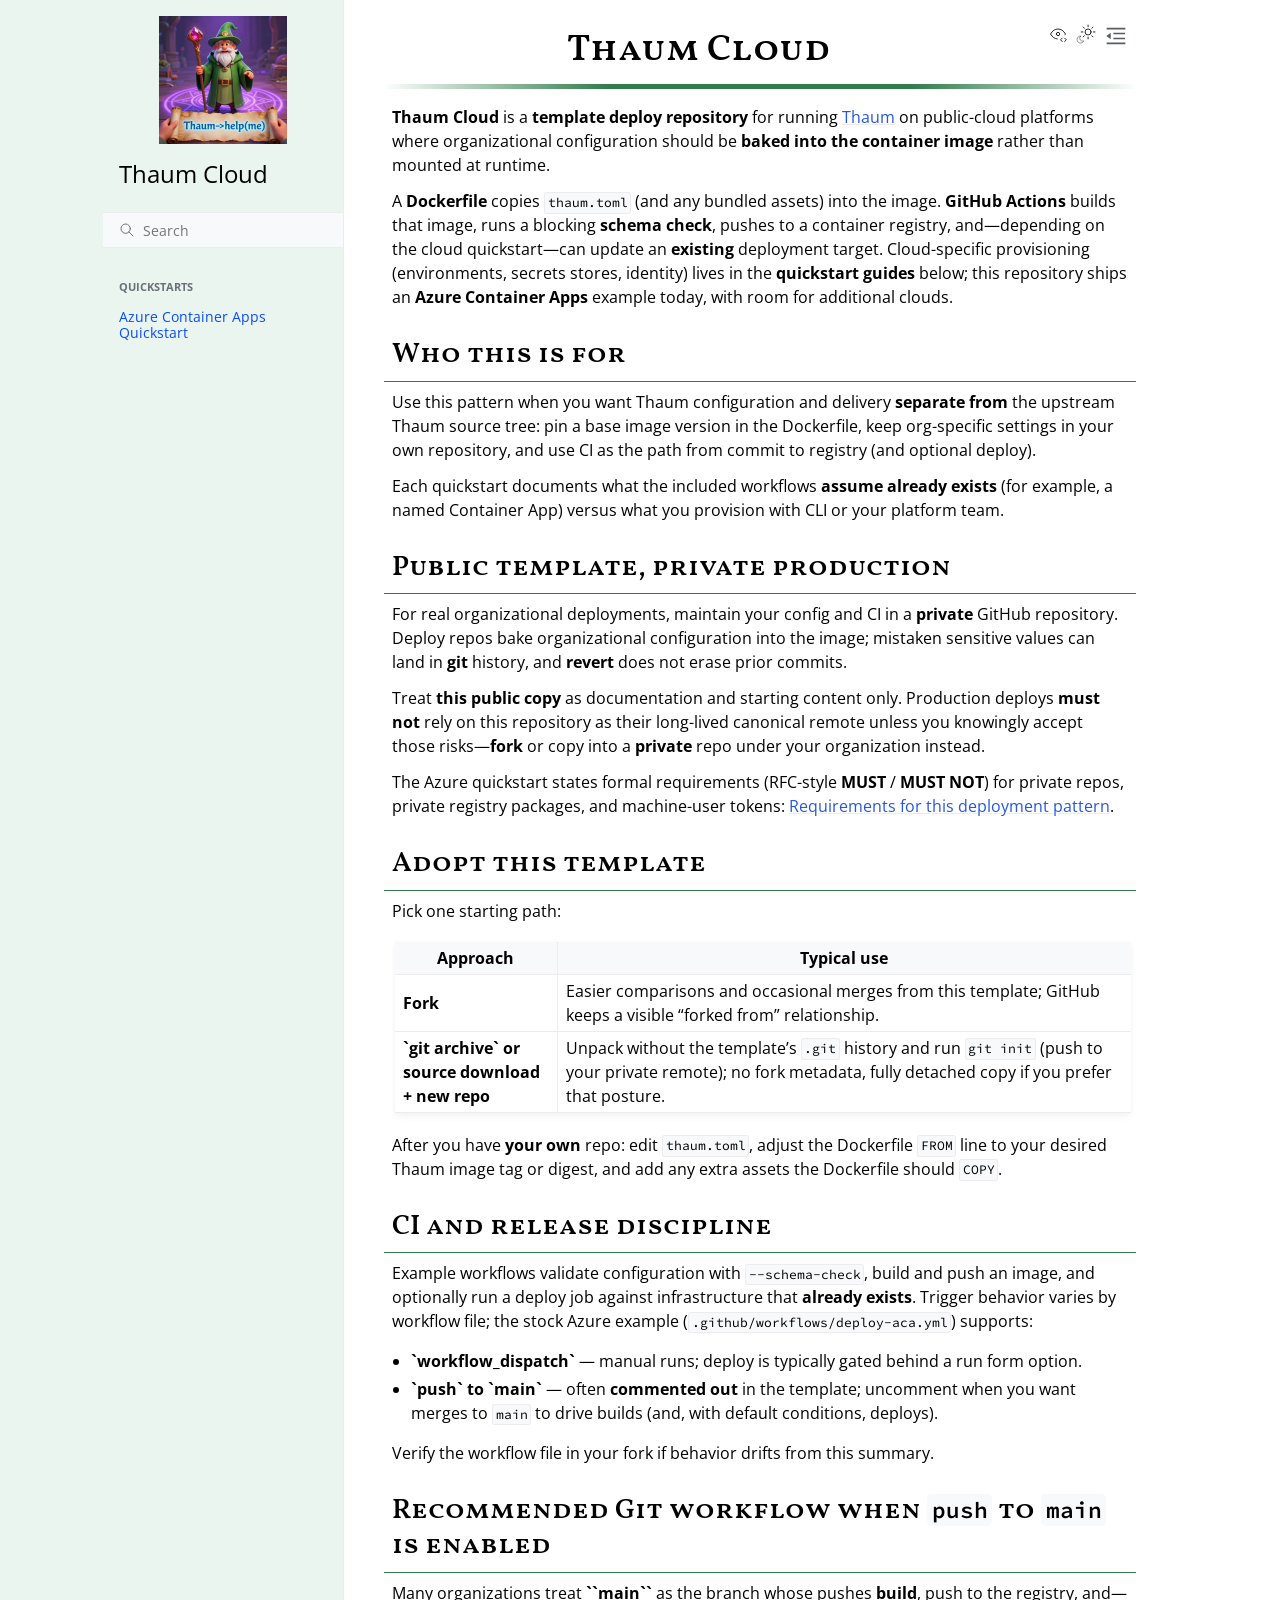
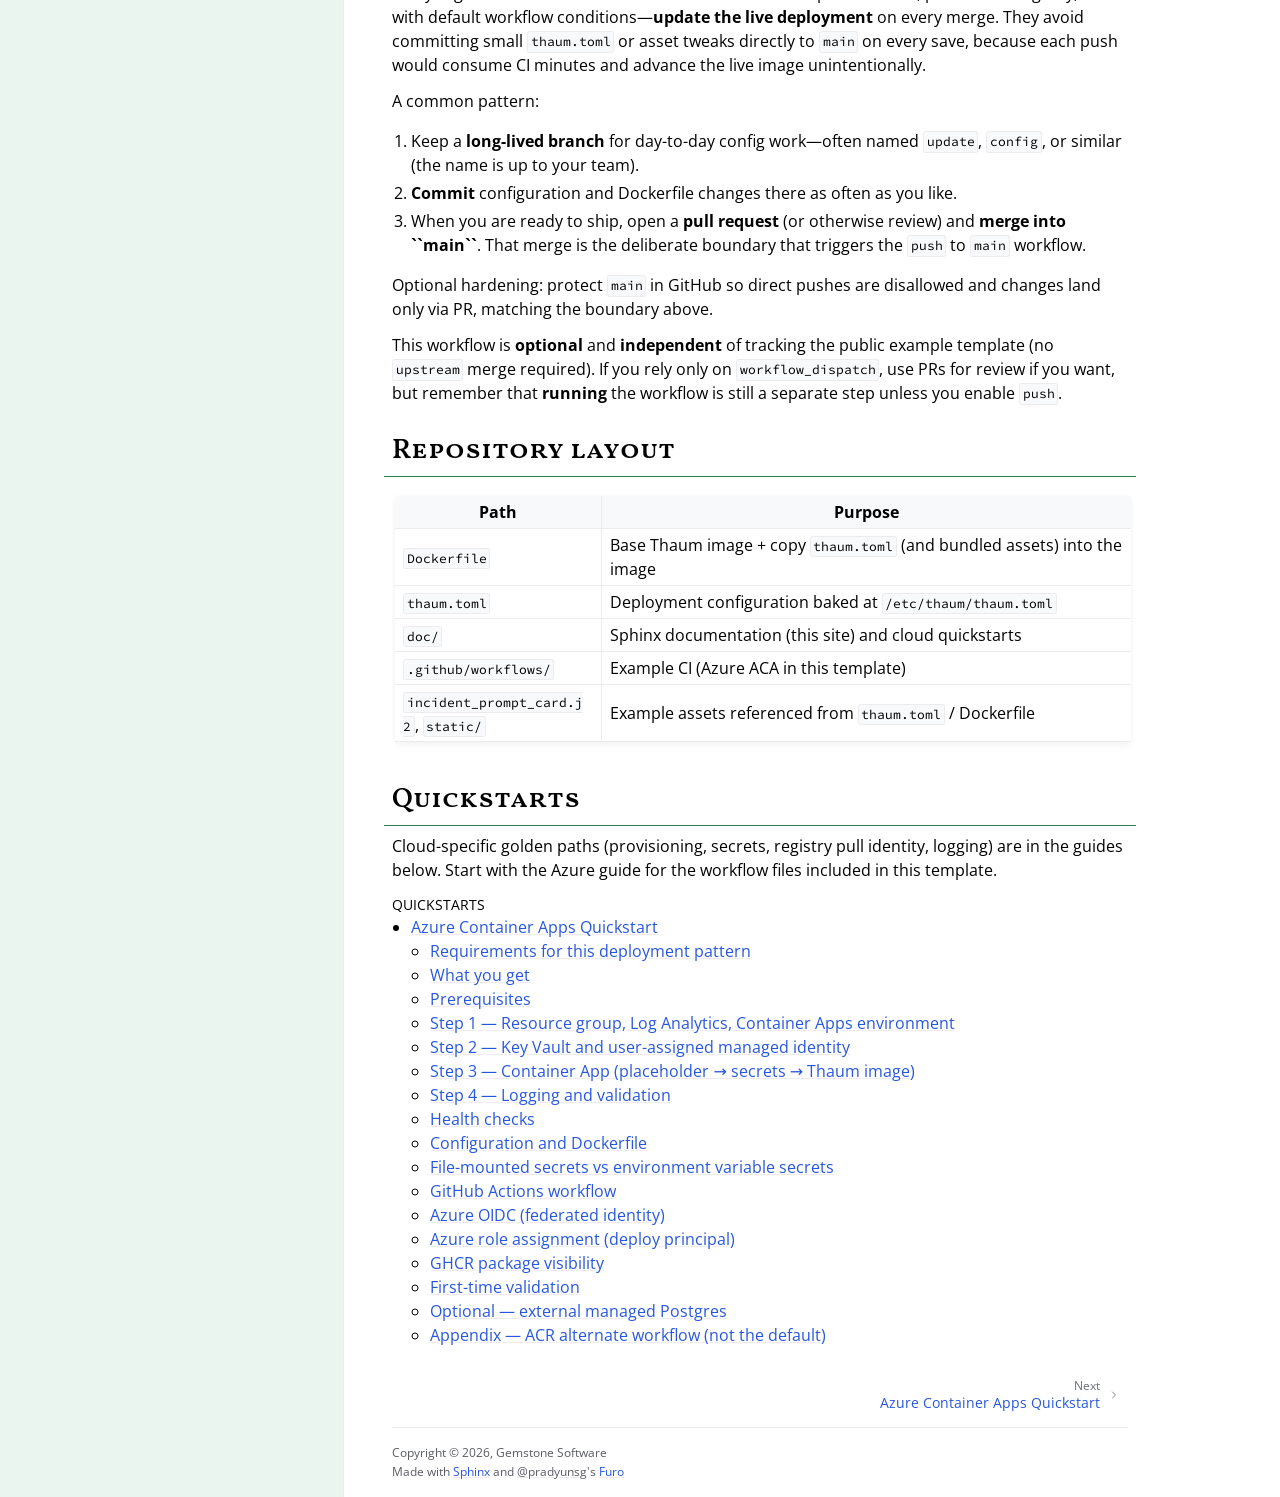
==== commit b3a86d1e: "deploy: 368357b5e4023f484092c32094f9a48ec8327ee2" ====
--- a/index.html
+++ b/index.html
@@ -12,7 +12,7 @@
       <link rel="stylesheet" type="text/css" href="_static/pygments.css?v=03e43079" />
     <link rel="stylesheet" type="text/css" href="_static/styles/furo.css?v=7bdb33bb" />
     <link rel="stylesheet" type="text/css" href="_static/sphinx-design.min.css?v=95c83b7e" />
-    <link rel="stylesheet" type="text/css" href="_static/custom.css?v=be44a381" />
+    <link rel="stylesheet" type="text/css" href="_static/custom.css?v=e09b3e6d" />
     <link rel="stylesheet" type="text/css" href="_static/styles/furo-extensions.css?v=8dab3a3b" />
     
     
@@ -25,6 +25,7 @@
   --font-stack: "Open Sans", ui-sans-serif, system-ui, sans-serif;
   --font-stack--monospace: "Source Code Pro", ui-monospace, monospace;
   --color-thaum-heading-border: #2e7d4a;
+  --color-sidebar-background: #eaf5ef;
   
   }
   @media not print {
@@ -34,6 +35,7 @@
   --font-stack: "Open Sans", ui-sans-serif, system-ui, sans-serif;
   --font-stack--monospace: "Source Code Pro", ui-monospace, monospace;
   --color-thaum-heading-border: #5cb87a;
+  --color-sidebar-background: #0d1a12;
   
     }
     @media (prefers-color-scheme: dark) {
@@ -43,6 +45,7 @@
   --font-stack: "Open Sans", ui-sans-serif, system-ui, sans-serif;
   --font-stack--monospace: "Source Code Pro", ui-monospace, monospace;
   --color-thaum-heading-border: #5cb87a;
+  --color-sidebar-background: #0d1a12;
   
       }
     }
--- a/_static/custom.css
+++ b/_static/custom.css
@@ -46,8 +46,8 @@
   border-image: linear-gradient(
         to right,
         transparent,
-        var(--color-thaum-heading-border) 20%,
-        var(--color-thaum-heading-border) 80%,
+        var(--color-thaum-heading-border) 30%,
+        var(--color-thaum-heading-border) 70%,
         transparent 100%
   );
   border-image-slice: 1;
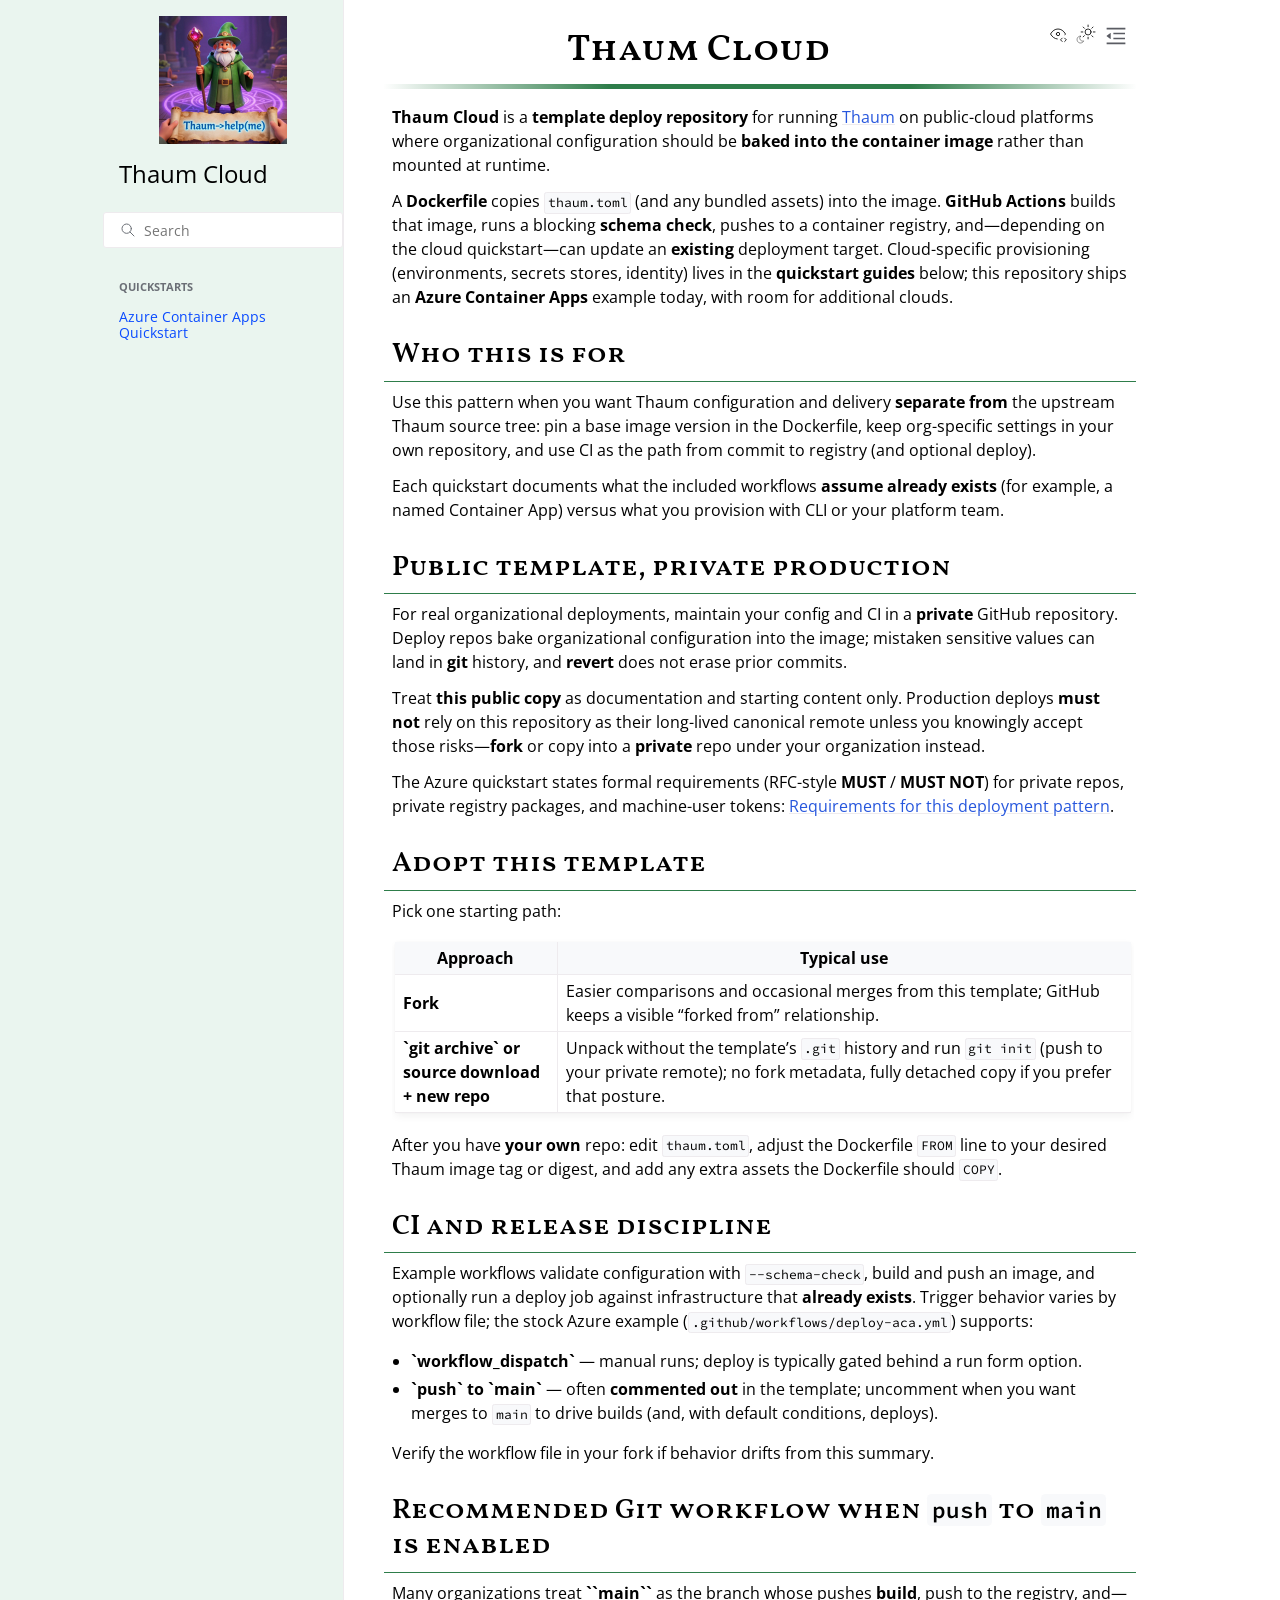
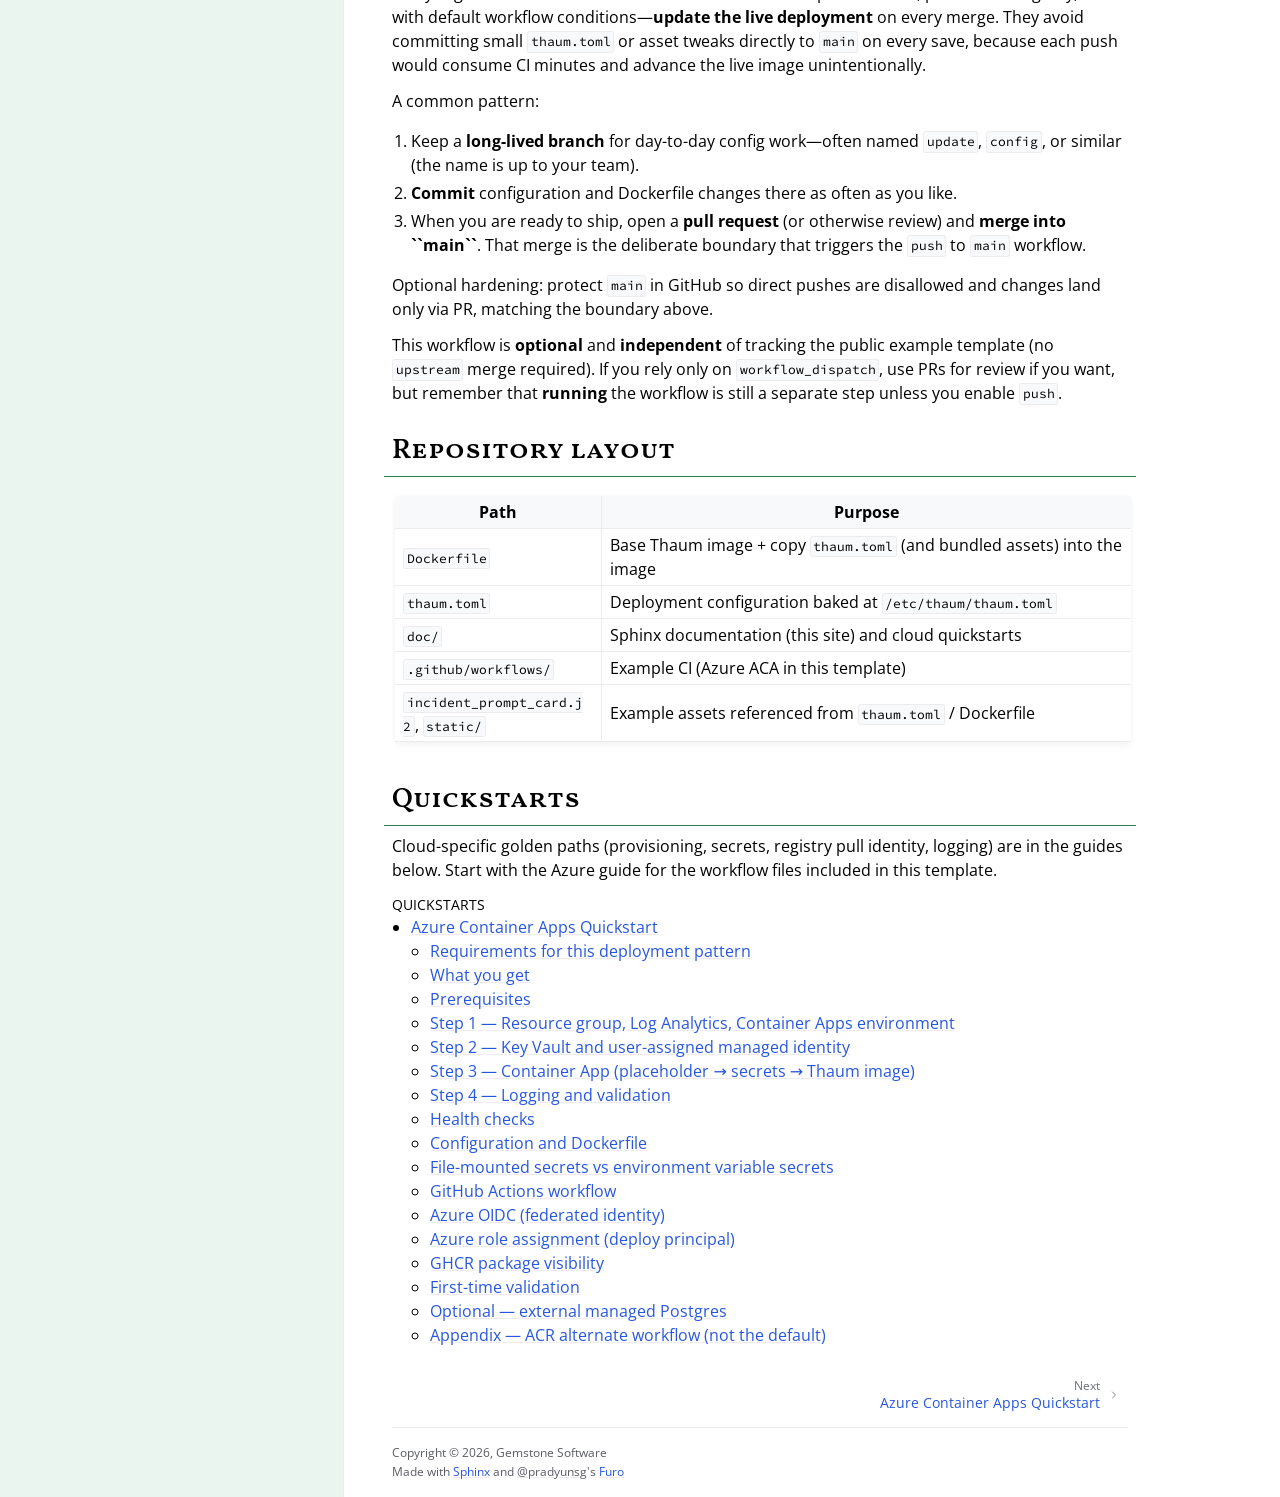
==== commit 210bfaac: "deploy: ce9185a356f91798715527c4e320022f6d903ff1" ====
--- a/index.html
+++ b/index.html
@@ -12,7 +12,7 @@
       <link rel="stylesheet" type="text/css" href="_static/pygments.css?v=03e43079" />
     <link rel="stylesheet" type="text/css" href="_static/styles/furo.css?v=7bdb33bb" />
     <link rel="stylesheet" type="text/css" href="_static/sphinx-design.min.css?v=95c83b7e" />
-    <link rel="stylesheet" type="text/css" href="_static/custom.css?v=e09b3e6d" />
+    <link rel="stylesheet" type="text/css" href="_static/custom.css?v=60fcfb09" />
     <link rel="stylesheet" type="text/css" href="_static/styles/furo-extensions.css?v=8dab3a3b" />
     
     
--- a/_static/custom.css
+++ b/_static/custom.css
@@ -6,6 +6,23 @@
   width: 128px;
   height: 128px;
   object-fit: cover;
+}
+
+/* Sidebar search: same background as main content, subtle rounding */
+.sidebar-search-container {
+  background: var(--color-background-primary);
+  border: 1px solid var(--color-sidebar-search-border);
+  border-radius: 3px;
+  overflow: hidden;
+}
+
+.sidebar-search-container:hover,
+.sidebar-search-container:focus-within {
+  background: var(--color-background-primary);
+}
+
+.sidebar-search {
+  border: none;
 }
 
 /*
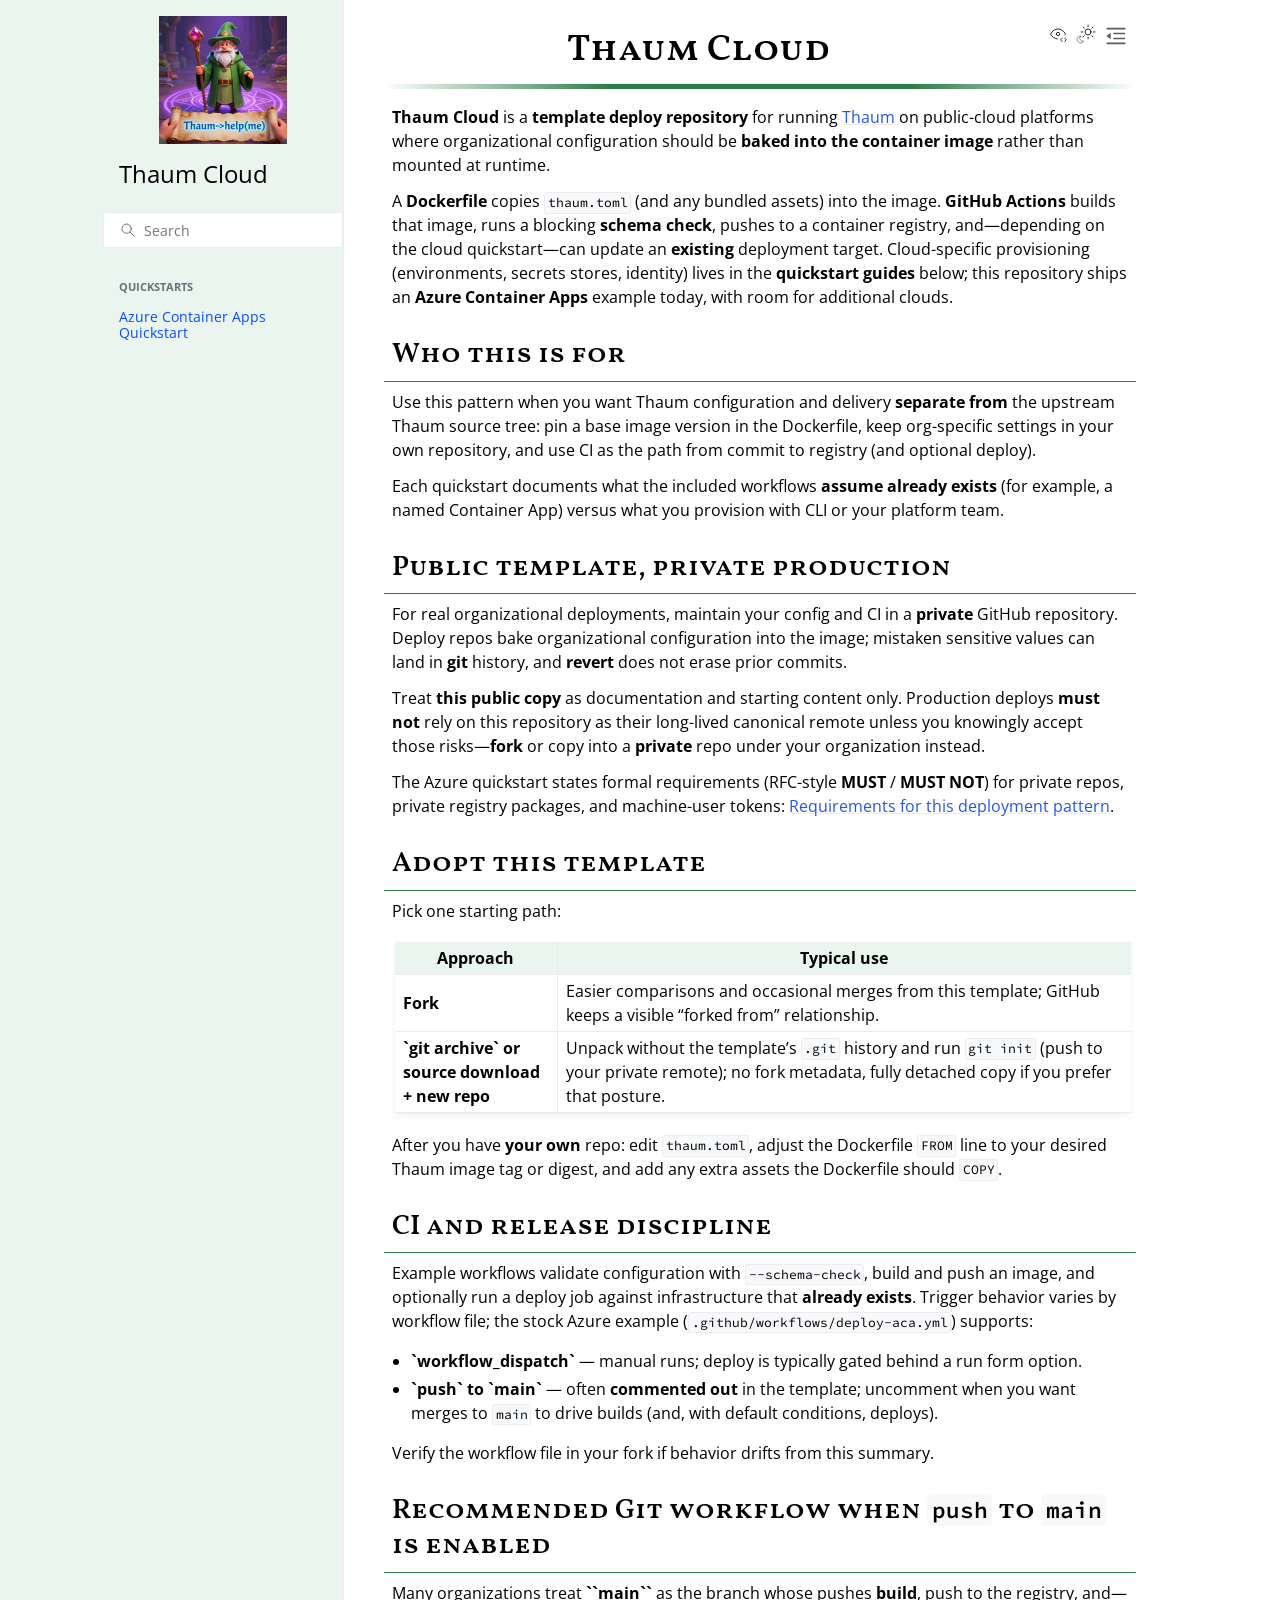
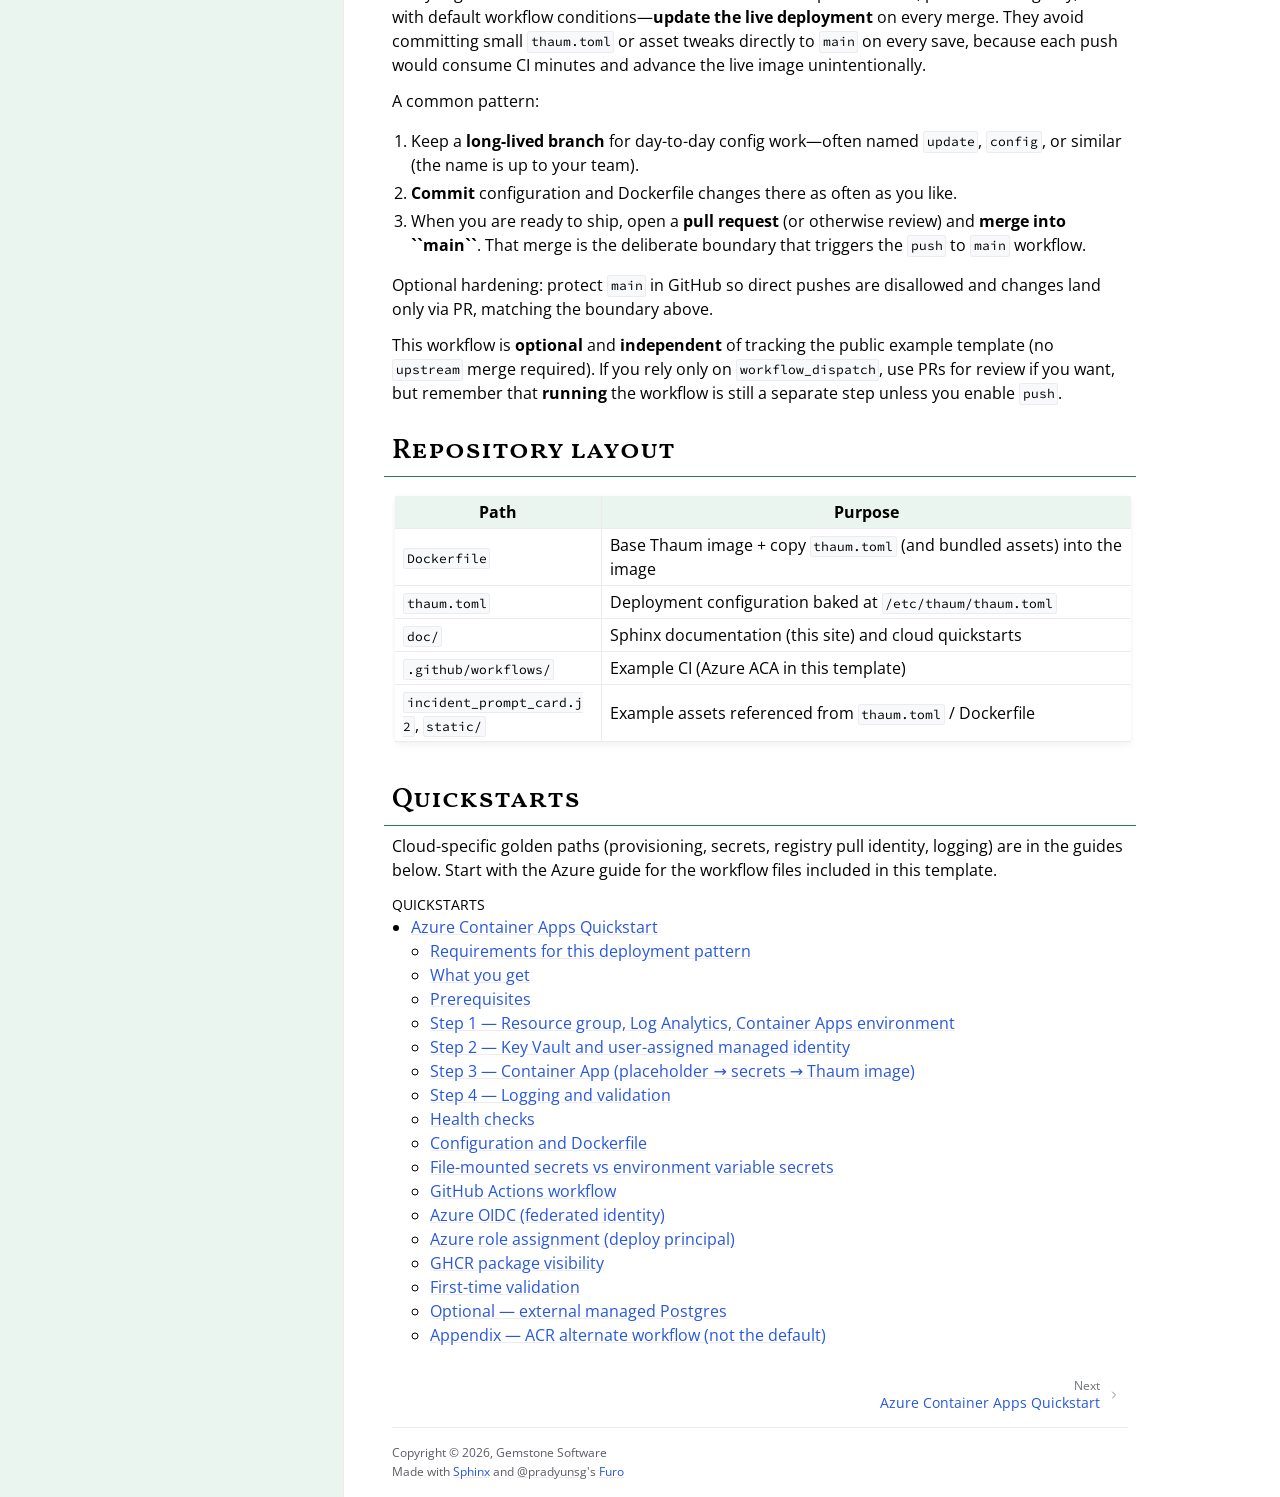
==== commit fc89b340: "deploy: 480f03e98707048d18393610aeed367ed7a37b77" ====
--- a/index.html
+++ b/index.html
@@ -12,7 +12,7 @@
       <link rel="stylesheet" type="text/css" href="_static/pygments.css?v=03e43079" />
     <link rel="stylesheet" type="text/css" href="_static/styles/furo.css?v=7bdb33bb" />
     <link rel="stylesheet" type="text/css" href="_static/sphinx-design.min.css?v=95c83b7e" />
-    <link rel="stylesheet" type="text/css" href="_static/custom.css?v=60fcfb09" />
+    <link rel="stylesheet" type="text/css" href="_static/custom.css?v=8c373cd8" />
     <link rel="stylesheet" type="text/css" href="_static/styles/furo-extensions.css?v=8dab3a3b" />
     
     
@@ -26,6 +26,8 @@
   --font-stack--monospace: "Source Code Pro", ui-monospace, monospace;
   --color-thaum-heading-border: #2e7d4a;
   --color-sidebar-background: #eaf5ef;
+  --color-table-header-background: var(--color-sidebar-background);
+  --color-code-background: #eef0f3;
   
   }
   @media not print {
@@ -36,6 +38,7 @@
   --font-stack--monospace: "Source Code Pro", ui-monospace, monospace;
   --color-thaum-heading-border: #5cb87a;
   --color-sidebar-background: #0d1a12;
+  --color-table-header-background: #15241b;
   
     }
     @media (prefers-color-scheme: dark) {
@@ -46,6 +49,7 @@
   --font-stack--monospace: "Source Code Pro", ui-monospace, monospace;
   --color-thaum-heading-border: #5cb87a;
   --color-sidebar-background: #0d1a12;
+  --color-table-header-background: #15241b;
   
       }
     }
--- a/_static/custom.css
+++ b/_static/custom.css
@@ -71,7 +71,7 @@
   text-align: center;
 }
 .highlight {
-  background-color: #eef0f3 !important;
+  background-color: var(--color-code-background) !important;
 }
 
 
